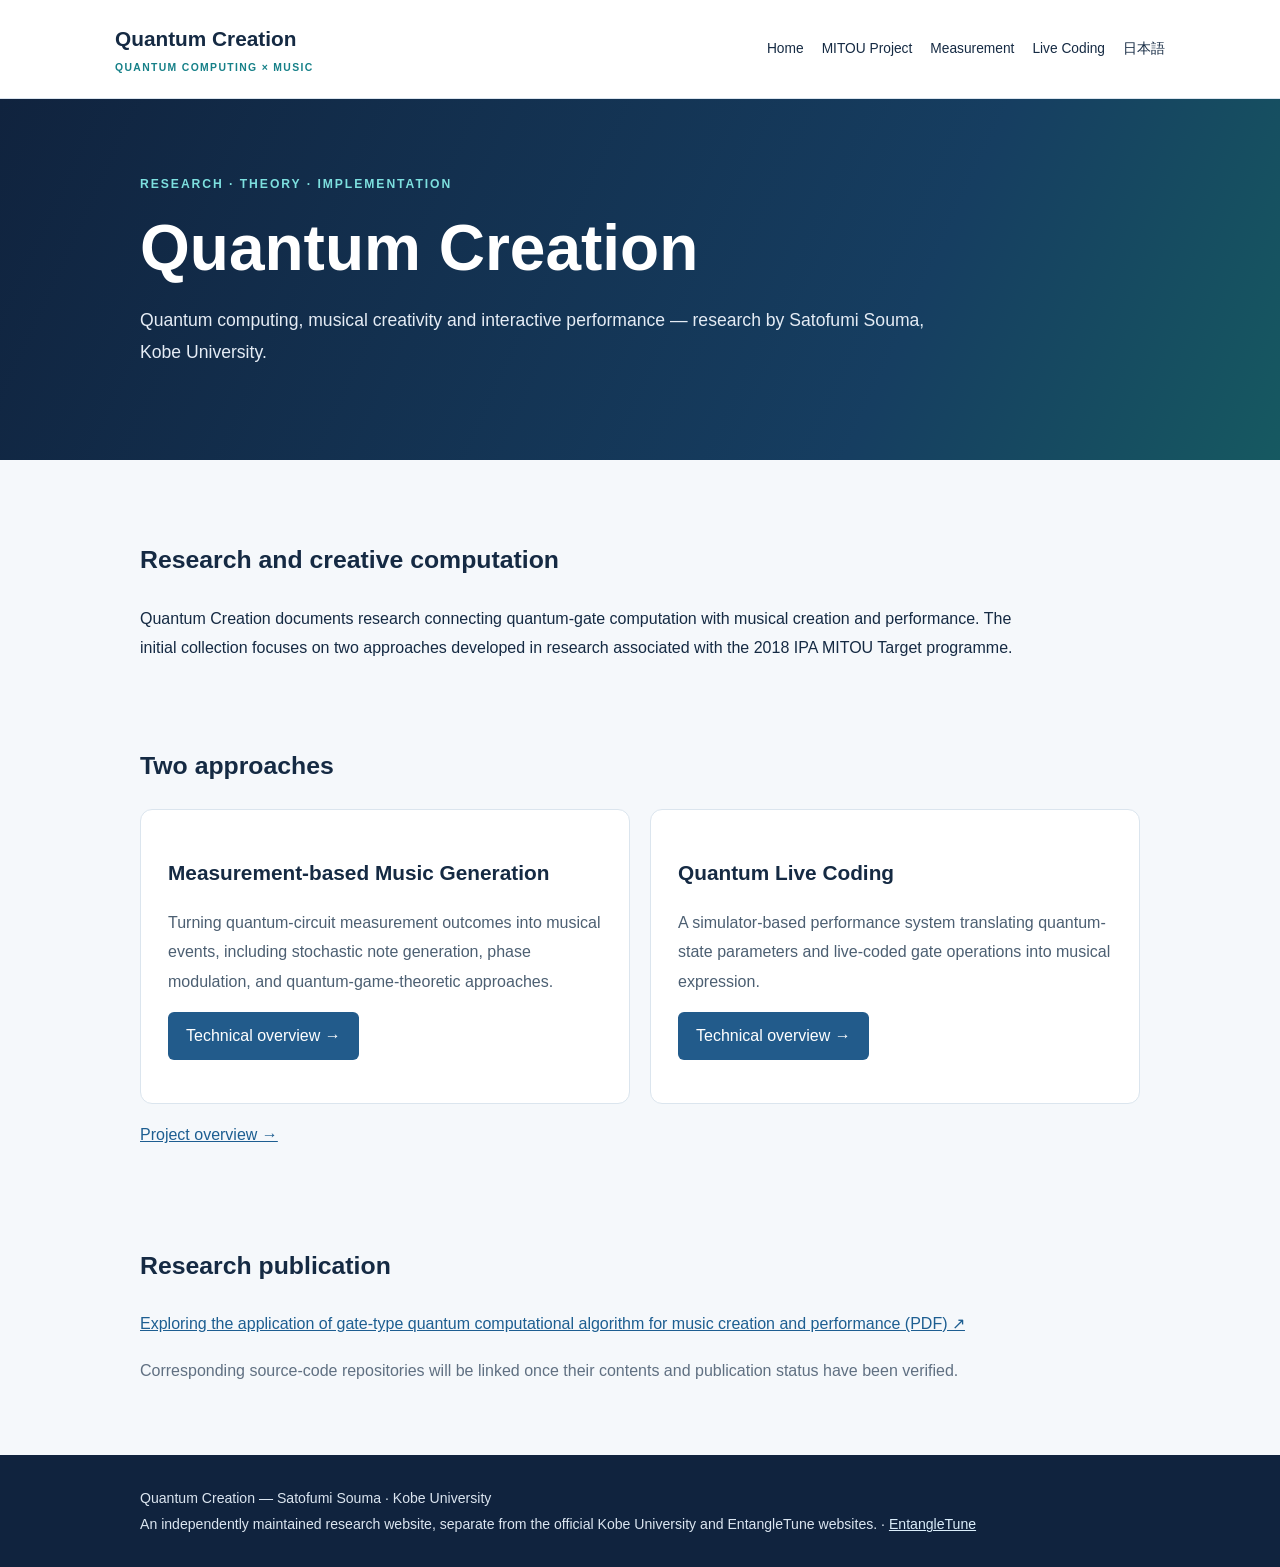
==== index.html @ f247ab24 "Publish bilingual Quantum Creation site: index.html" ====
<!DOCTYPE html><html lang="en"><head><meta charset="UTF-8"><meta name="viewport" content="width=device-width,initial-scale=1"><meta name="description" content="Quantum computing, musical creativity and interactive performance — research by Satofumi Souma, Kobe University."><title>Quantum Creation | Quantum Creation</title><link rel="stylesheet" href="/styles.css"></head><body><header><div class="container bar"><a class="brand" href="/">Quantum Creation<small>Quantum Computing × Music</small></a><nav aria-label="Main navigation"><a href="/">Home</a><a href="/research/mitou/">MITOU Project</a><a href="/research/mitou/measurement/">Measurement</a><a href="/research/mitou/live-coding/">Live Coding</a><a href="/ja/">日本語</a></nav></div></header><div class="hero"><div class="container"><div class="eyebrow">Research · Theory · Implementation</div><h1>Quantum Creation</h1><p>Quantum computing, musical creativity and interactive performance — research by Satofumi Souma, Kobe University.</p></div></div><main class="container"><section class="section article"><h2>Research and creative computation</h2><p>Quantum Creation documents research connecting quantum-gate computation with musical creation and performance. The initial collection focuses on two approaches developed in research associated with the 2018 IPA MITOU Target programme.</p></section><section class="section"><h2>Two approaches</h2><div class="grid"><article class="card"><h3>Measurement-based Music Generation</h3><p>Turning quantum-circuit measurement outcomes into musical events, including stochastic note generation, phase modulation, and quantum-game-theoretic approaches.</p><p><a class="button" href="/research/mitou/measurement/">Technical overview →</a></p></article><article class="card"><h3>Quantum Live Coding</h3><p>A simulator-based performance system translating quantum-state parameters and live-coded gate operations into musical expression.</p><p><a class="button" href="/research/mitou/live-coding/">Technical overview →</a></p></article></div><p><a href="/research/mitou/">Project overview →</a></p></section><section class="section article"><h2>Research publication</h2><p><a href="https://www.research.kobe-u.ac.jp/eng-nanoelectronics/files/Souma2022_QCmusic_AAM.pdf">Exploring the application of gate-type quantum computational algorithm for music creation and performance (PDF) ↗</a></p><p class="subtle">Corresponding source-code repositories will be linked once their contents and publication status have been verified.</p></section></main><footer class="footer"><div class="container">Quantum Creation — Satofumi Souma · Kobe University<br>An independently maintained research website, separate from the official Kobe University and EntangleTune websites. · <a href="https://www.entangletune.jp/">EntangleTune</a></div></footer></body></html>
---- styles.css ----
*{box-sizing:border-box}body{margin:0;background:#f5f8fb;color:#152a43;font:16px/1.85 -apple-system,BlinkMacSystemFont,"Noto Sans JP","Hiragino Kaku Gothic ProN",Meiryo,sans-serif}a{color:#1d5e91}.container{max-width:1050px;margin:auto;padding:0 25px}header{background:#fff;border-bottom:1px solid #dae4ee}.bar{display:flex;justify-content:space-between;align-items:center;flex-wrap:wrap;gap:15px;padding:20px 0}.brand{font-size:1.3rem;font-weight:750;text-decoration:none;color:#152a43}.brand small{display:block;font-size:.65rem;letter-spacing:.13em;color:#168088;text-transform:uppercase}nav{display:flex;flex-wrap:wrap;gap:8px 18px;font-size:.86rem}nav a{text-decoration:none;color:#152a43}.hero{background:linear-gradient(115deg,#10233e,#163e61 70%,#165961);color:#fff;padding:74px 0}.hero h1{font-size:clamp(2.2rem,5vw,4rem);line-height:1.17;margin:16px 0}.hero p{max-width:800px;font-size:1.1rem;color:#e5ecf5}.eyebrow{letter-spacing:.16em;text-transform:uppercase;color:#7de0df;font-size:.76rem;font-weight:700}.section{padding-top:42px}.section h2{font-size:1.55rem}.grid{display:grid;grid-template-columns:repeat(2,minmax(0,1fr));gap:20px}.card{background:#fff;border:1px solid #dbe5ee;border-radius:12px;padding:27px}.card h3{font-size:1.3rem;line-height:1.4}.card p{color:#4c5f72}.tag{font-size:.76rem;text-transform:uppercase;letter-spacing:.1em;font-weight:700;color:#137d86}.button{display:inline-block;padding:9px 18px;background:#225b8b;color:#fff;text-decoration:none;border-radius:6px}.article{max-width:880px}.article h2{margin-top:35px}.article p{margin:17px 0}.notice{background:#e7f0f4;border-left:4px solid #168088;padding:18px 22px;margin:25px 0}.footer{background:#10233e;color:#dbe5f0;padding:30px 0;margin-top:70px;font-size:.88rem}.footer a{color:#dbeefb}.subtle{color:#607082}@media(max-width:700px){.grid{grid-template-columns:1fr}.hero{padding:50px 0}.container{padding:0 20px}}
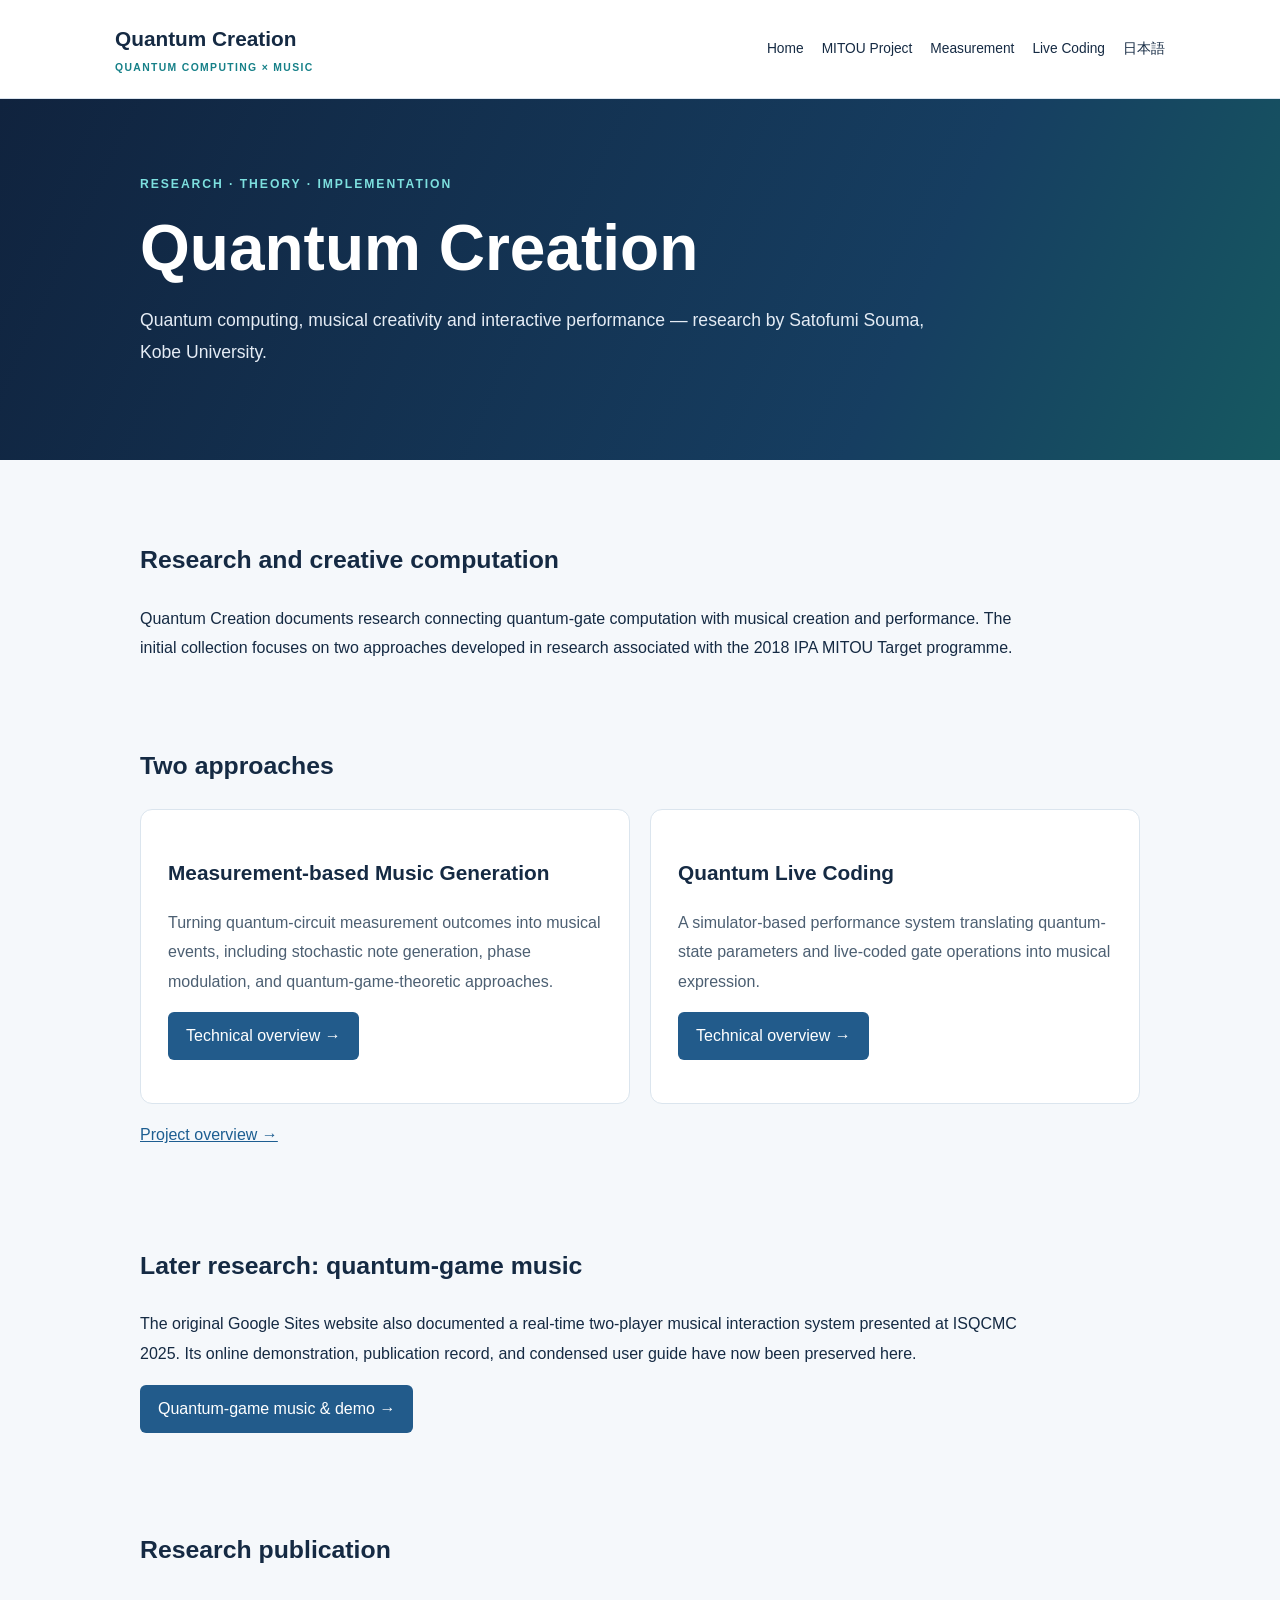
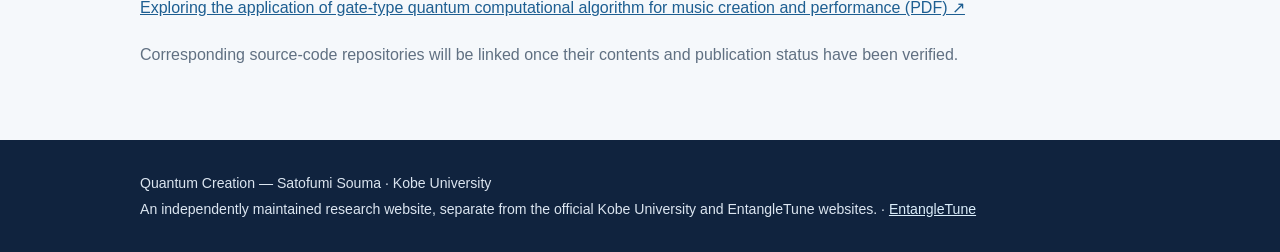
==== commit cbc2070c: "Link migrated quantum-game pages and support archived images" ====
--- a/index.html
+++ b/index.html
@@ -1 +1 @@
-<!DOCTYPE html><html lang="en"><head><meta charset="UTF-8"><meta name="viewport" content="width=device-width,initial-scale=1"><meta name="description" content="Quantum computing, musical creativity and interactive performance — research by Satofumi Souma, Kobe University."><title>Quantum Creation | Quantum Creation</title><link rel="stylesheet" href="/styles.css"></head><body><header><div class="container bar"><a class="brand" href="/">Quantum Creation<small>Quantum Computing × Music</small></a><nav aria-label="Main navigation"><a href="/">Home</a><a href="/research/mitou/">MITOU Project</a><a href="/research/mitou/measurement/">Measurement</a><a href="/research/mitou/live-coding/">Live Coding</a><a href="/ja/">日本語</a></nav></div></header><div class="hero"><div class="container"><div class="eyebrow">Research · Theory · Implementation</div><h1>Quantum Creation</h1><p>Quantum computing, musical creativity and interactive performance — research by Satofumi Souma, Kobe University.</p></div></div><main class="container"><section class="section article"><h2>Research and creative computation</h2><p>Quantum Creation documents research connecting quantum-gate computation with musical creation and performance. The initial collection focuses on two approaches developed in research associated with the 2018 IPA MITOU Target programme.</p></section><section class="section"><h2>Two approaches</h2><div class="grid"><article class="card"><h3>Measurement-based Music Generation</h3><p>Turning quantum-circuit measurement outcomes into musical events, including stochastic note generation, phase modulation, and quantum-game-theoretic approaches.</p><p><a class="button" href="/research/mitou/measurement/">Technical overview →</a></p></article><article class="card"><h3>Quantum Live Coding</h3><p>A simulator-based performance system translating quantum-state parameters and live-coded gate operations into musical expression.</p><p><a class="button" href="/research/mitou/live-coding/">Technical overview →</a></p></article></div><p><a href="/research/mitou/">Project overview →</a></p></section><section class="section article"><h2>Research publication</h2><p><a href="https://www.research.kobe-u.ac.jp/eng-nanoelectronics/files/Souma2022_QCmusic_AAM.pdf">Exploring the application of gate-type quantum computational algorithm for music creation and performance (PDF) ↗</a></p><p class="subtle">Corresponding source-code repositories will be linked once their contents and publication status have been verified.</p></section></main><footer class="footer"><div class="container">Quantum Creation — Satofumi Souma · Kobe University<br>An independently maintained research website, separate from the official Kobe University and EntangleTune websites. · <a href="https://www.entangletune.jp/">EntangleTune</a></div></footer></body></html>+<!DOCTYPE html><html lang="en"><head><meta charset="UTF-8"><meta name="viewport" content="width=device-width,initial-scale=1"><meta name="description" content="Quantum computing, musical creativity and interactive performance — research by Satofumi Souma, Kobe University."><title>Quantum Creation | Quantum Creation</title><link rel="stylesheet" href="/styles.css"></head><body><header><div class="container bar"><a class="brand" href="/">Quantum Creation<small>Quantum Computing × Music</small></a><nav aria-label="Main navigation"><a href="/">Home</a><a href="/research/mitou/">MITOU Project</a><a href="/research/mitou/measurement/">Measurement</a><a href="/research/mitou/live-coding/">Live Coding</a><a href="/ja/">日本語</a></nav></div></header><div class="hero"><div class="container"><div class="eyebrow">Research · Theory · Implementation</div><h1>Quantum Creation</h1><p>Quantum computing, musical creativity and interactive performance — research by Satofumi Souma, Kobe University.</p></div></div><main class="container"><section class="section article"><h2>Research and creative computation</h2><p>Quantum Creation documents research connecting quantum-gate computation with musical creation and performance. The initial collection focuses on two approaches developed in research associated with the 2018 IPA MITOU Target programme.</p></section><section class="section"><h2>Two approaches</h2><div class="grid"><article class="card"><h3>Measurement-based Music Generation</h3><p>Turning quantum-circuit measurement outcomes into musical events, including stochastic note generation, phase modulation, and quantum-game-theoretic approaches.</p><p><a class="button" href="/research/mitou/measurement/">Technical overview →</a></p></article><article class="card"><h3>Quantum Live Coding</h3><p>A simulator-based performance system translating quantum-state parameters and live-coded gate operations into musical expression.</p><p><a class="button" href="/research/mitou/live-coding/">Technical overview →</a></p></article></div><p><a href="/research/mitou/">Project overview →</a></p></section><section class="section article"><h2>Later research: quantum-game music</h2><p>The original Google Sites website also documented a real-time two-player musical interaction system presented at ISQCMC 2025. Its online demonstration, publication record, and condensed user guide have now been preserved here.</p><p><a class="button" href="/research/quantum-game/">Quantum-game music &amp; demo →</a></p></section><section class="section article"><h2>Research publication</h2><p><a href="https://www.research.kobe-u.ac.jp/eng-nanoelectronics/files/Souma2022_QCmusic_AAM.pdf">Exploring the application of gate-type quantum computational algorithm for music creation and performance (PDF) ↗</a></p><p class="subtle">Corresponding source-code repositories will be linked once their contents and publication status have been verified.</p></section></main><footer class="footer"><div class="container">Quantum Creation — Satofumi Souma · Kobe University<br>An independently maintained research website, separate from the official Kobe University and EntangleTune websites. · <a href="https://www.entangletune.jp/">EntangleTune</a></div></footer></body></html>
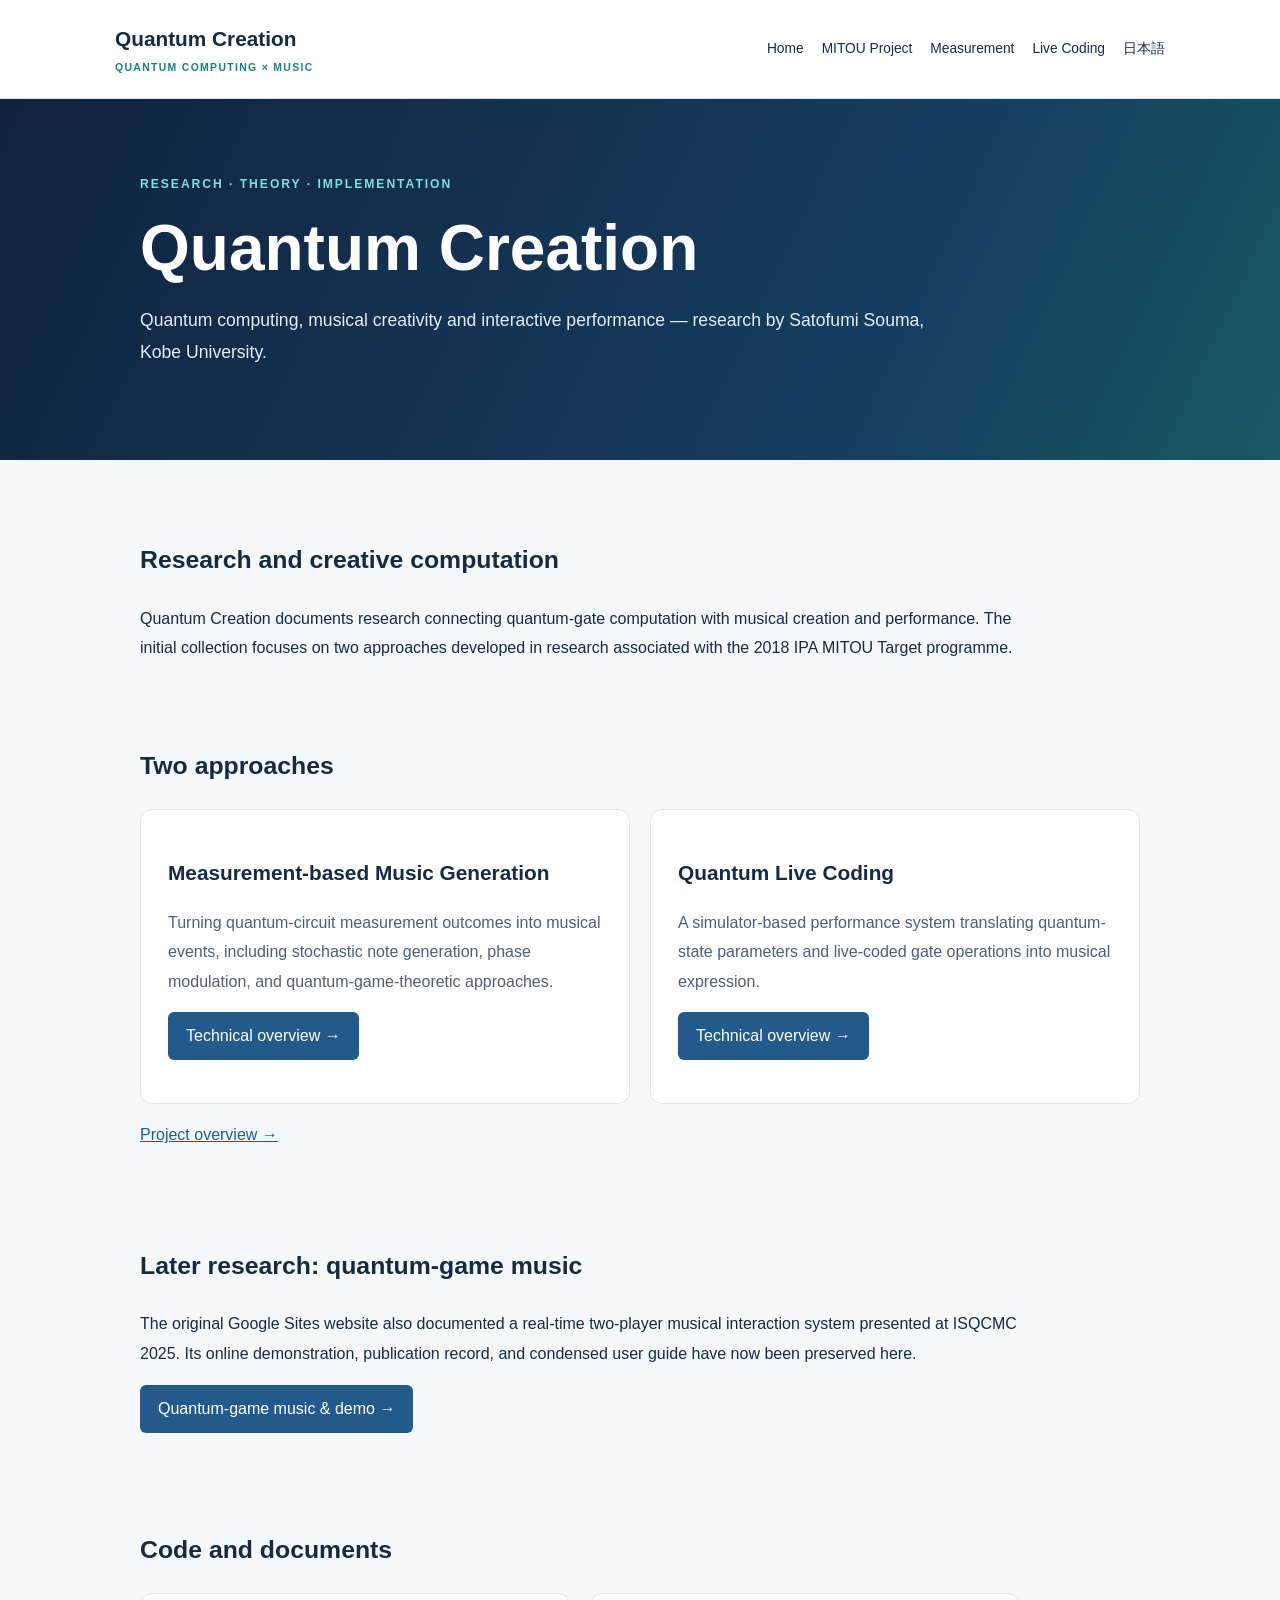
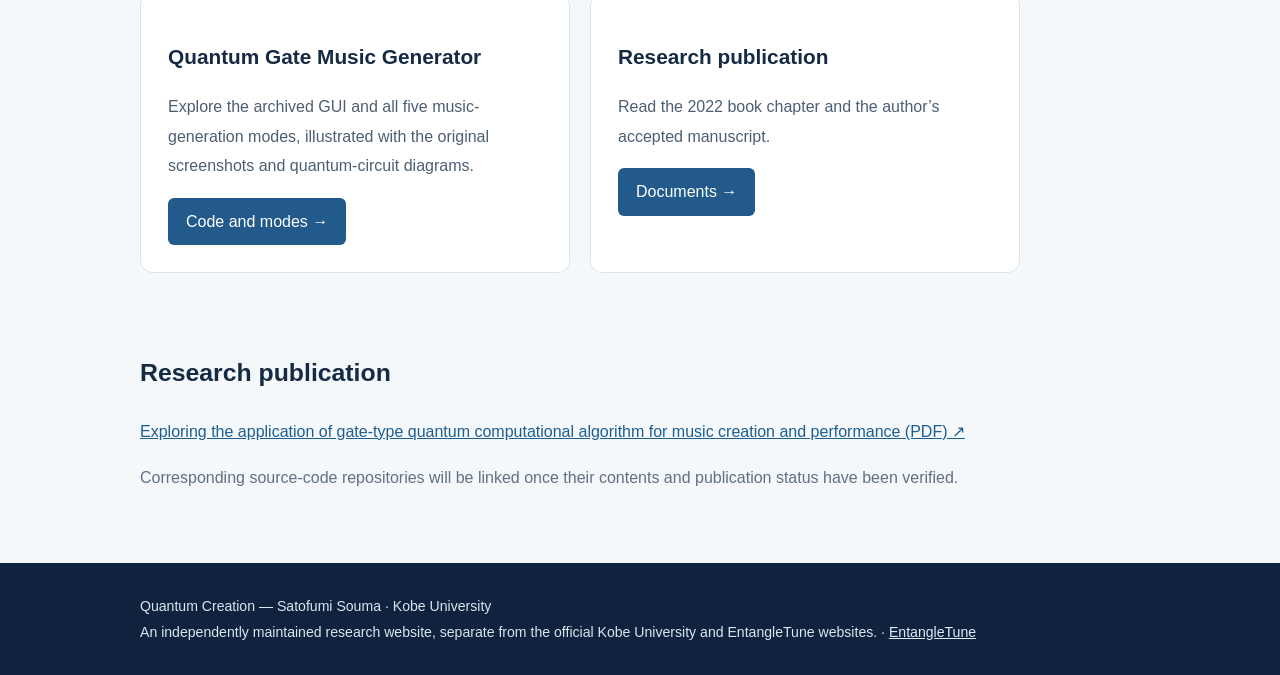
==== commit fc982425: "Link recovered Code and Documents pages across research site" ====
--- a/index.html
+++ b/index.html
@@ -1 +1 @@
-<!DOCTYPE html><html lang="en"><head><meta charset="UTF-8"><meta name="viewport" content="width=device-width,initial-scale=1"><meta name="description" content="Quantum computing, musical creativity and interactive performance — research by Satofumi Souma, Kobe University."><title>Quantum Creation | Quantum Creation</title><link rel="stylesheet" href="/styles.css"></head><body><header><div class="container bar"><a class="brand" href="/">Quantum Creation<small>Quantum Computing × Music</small></a><nav aria-label="Main navigation"><a href="/">Home</a><a href="/research/mitou/">MITOU Project</a><a href="/research/mitou/measurement/">Measurement</a><a href="/research/mitou/live-coding/">Live Coding</a><a href="/ja/">日本語</a></nav></div></header><div class="hero"><div class="container"><div class="eyebrow">Research · Theory · Implementation</div><h1>Quantum Creation</h1><p>Quantum computing, musical creativity and interactive performance — research by Satofumi Souma, Kobe University.</p></div></div><main class="container"><section class="section article"><h2>Research and creative computation</h2><p>Quantum Creation documents research connecting quantum-gate computation with musical creation and performance. The initial collection focuses on two approaches developed in research associated with the 2018 IPA MITOU Target programme.</p></section><section class="section"><h2>Two approaches</h2><div class="grid"><article class="card"><h3>Measurement-based Music Generation</h3><p>Turning quantum-circuit measurement outcomes into musical events, including stochastic note generation, phase modulation, and quantum-game-theoretic approaches.</p><p><a class="button" href="/research/mitou/measurement/">Technical overview →</a></p></article><article class="card"><h3>Quantum Live Coding</h3><p>A simulator-based performance system translating quantum-state parameters and live-coded gate operations into musical expression.</p><p><a class="button" href="/research/mitou/live-coding/">Technical overview →</a></p></article></div><p><a href="/research/mitou/">Project overview →</a></p></section><section class="section article"><h2>Later research: quantum-game music</h2><p>The original Google Sites website also documented a real-time two-player musical interaction system presented at ISQCMC 2025. Its online demonstration, publication record, and condensed user guide have now been preserved here.</p><p><a class="button" href="/research/quantum-game/">Quantum-game music &amp; demo →</a></p></section><section class="section article"><h2>Research publication</h2><p><a href="https://www.research.kobe-u.ac.jp/eng-nanoelectronics/files/Souma2022_QCmusic_AAM.pdf">Exploring the application of gate-type quantum computational algorithm for music creation and performance (PDF) ↗</a></p><p class="subtle">Corresponding source-code repositories will be linked once their contents and publication status have been verified.</p></section></main><footer class="footer"><div class="container">Quantum Creation — Satofumi Souma · Kobe University<br>An independently maintained research website, separate from the official Kobe University and EntangleTune websites. · <a href="https://www.entangletune.jp/">EntangleTune</a></div></footer></body></html>+<!DOCTYPE html><html lang="en"><head><meta charset="UTF-8"><meta name="viewport" content="width=device-width,initial-scale=1"><meta name="description" content="Quantum computing, musical creativity and interactive performance — research by Satofumi Souma, Kobe University."><title>Quantum Creation | Quantum Creation</title><link rel="stylesheet" href="/styles.css"></head><body><header><div class="container bar"><a class="brand" href="/">Quantum Creation<small>Quantum Computing × Music</small></a><nav aria-label="Main navigation"><a href="/">Home</a><a href="/research/mitou/">MITOU Project</a><a href="/research/mitou/measurement/">Measurement</a><a href="/research/mitou/live-coding/">Live Coding</a><a href="/ja/">日本語</a></nav></div></header><div class="hero"><div class="container"><div class="eyebrow">Research · Theory · Implementation</div><h1>Quantum Creation</h1><p>Quantum computing, musical creativity and interactive performance — research by Satofumi Souma, Kobe University.</p></div></div><main class="container"><section class="section article"><h2>Research and creative computation</h2><p>Quantum Creation documents research connecting quantum-gate computation with musical creation and performance. The initial collection focuses on two approaches developed in research associated with the 2018 IPA MITOU Target programme.</p></section><section class="section"><h2>Two approaches</h2><div class="grid"><article class="card"><h3>Measurement-based Music Generation</h3><p>Turning quantum-circuit measurement outcomes into musical events, including stochastic note generation, phase modulation, and quantum-game-theoretic approaches.</p><p><a class="button" href="/research/mitou/measurement/">Technical overview →</a></p></article><article class="card"><h3>Quantum Live Coding</h3><p>A simulator-based performance system translating quantum-state parameters and live-coded gate operations into musical expression.</p><p><a class="button" href="/research/mitou/live-coding/">Technical overview →</a></p></article></div><p><a href="/research/mitou/">Project overview →</a></p></section><section class="section article"><h2>Later research: quantum-game music</h2><p>The original Google Sites website also documented a real-time two-player musical interaction system presented at ISQCMC 2025. Its online demonstration, publication record, and condensed user guide have now been preserved here.</p><p><a class="button" href="/research/quantum-game/">Quantum-game music &amp; demo →</a></p></section><section class="section article"><h2>Code and documents</h2><div class="grid"><article class="card"><h3>Quantum Gate Music Generator</h3><p>Explore the archived GUI and all five music-generation modes, illustrated with the original screenshots and quantum-circuit diagrams.</p><a class="button" href="/code/">Code and modes →</a></article><article class="card"><h3>Research publication</h3><p>Read the 2022 book chapter and the author’s accepted manuscript.</p><a class="button" href="/documents/">Documents →</a></article></div></section><section class="section article"><h2>Research publication</h2><p><a href="https://www.research.kobe-u.ac.jp/eng-nanoelectronics/files/Souma2022_QCmusic_AAM.pdf">Exploring the application of gate-type quantum computational algorithm for music creation and performance (PDF) ↗</a></p><p class="subtle">Corresponding source-code repositories will be linked once their contents and publication status have been verified.</p></section></main><footer class="footer"><div class="container">Quantum Creation — Satofumi Souma · Kobe University<br>An independently maintained research website, separate from the official Kobe University and EntangleTune websites. · <a href="https://www.entangletune.jp/">EntangleTune</a></div></footer></body></html>
--- a/styles.css
+++ b/styles.css
@@ -1 +1 @@
-*{box-sizing:border-box}body{margin:0;background:#f5f8fb;color:#152a43;font:16px/1.85 -apple-system,BlinkMacSystemFont,"Noto Sans JP","Hiragino Kaku Gothic ProN",Meiryo,sans-serif}a{color:#1d5e91}.container{max-width:1050px;margin:auto;padding:0 25px}header{background:#fff;border-bottom:1px solid #dae4ee}.bar{display:flex;justify-content:space-between;align-items:center;flex-wrap:wrap;gap:15px;padding:20px 0}.brand{font-size:1.3rem;font-weight:750;text-decoration:none;color:#152a43}.brand small{display:block;font-size:.65rem;letter-spacing:.13em;color:#168088;text-transform:uppercase}nav{display:flex;flex-wrap:wrap;gap:8px 18px;font-size:.86rem}nav a{text-decoration:none;color:#152a43}.hero{background:linear-gradient(115deg,#10233e,#163e61 70%,#165961);color:#fff;padding:74px 0}.hero h1{font-size:clamp(2.2rem,5vw,4rem);line-height:1.17;margin:16px 0}.hero p{max-width:800px;font-size:1.1rem;color:#e5ecf5}.eyebrow{letter-spacing:.16em;text-transform:uppercase;color:#7de0df;font-size:.76rem;font-weight:700}.section{padding-top:42px}.section h2{font-size:1.55rem}.grid{display:grid;grid-template-columns:repeat(2,minmax(0,1fr));gap:20px}.card{background:#fff;border:1px solid #dbe5ee;border-radius:12px;padding:27px}.card h3{font-size:1.3rem;line-height:1.4}.card p{color:#4c5f72}.tag{font-size:.76rem;text-transform:uppercase;letter-spacing:.1em;font-weight:700;color:#137d86}.button{display:inline-block;padding:9px 18px;background:#225b8b;color:#fff;text-decoration:none;border-radius:6px}.article{max-width:880px}.article h2{margin-top:35px}.article p{margin:17px 0}.notice{background:#e7f0f4;border-left:4px solid #168088;padding:18px 22px;margin:25px 0}.footer{background:#10233e;color:#dbe5f0;padding:30px 0;margin-top:70px;font-size:.88rem}.footer a{color:#dbeefb}.subtle{color:#607082}@media(max-width:700px){.grid{grid-template-columns:1fr}.hero{padding:50px 0}.container{padding:0 20px}}+*{box-sizing:border-box}body{margin:0;background:#f5f8fb;color:#152a43;font:16px/1.85 -apple-system,BlinkMacSystemFont,"Noto Sans JP","Hiragino Kaku Gothic ProN",Meiryo,sans-serif}a{color:#1d5e91}.container{max-width:1050px;margin:auto;padding:0 25px}header{background:#fff;border-bottom:1px solid #dae4ee}.bar{display:flex;justify-content:space-between;align-items:center;flex-wrap:wrap;gap:15px;padding:20px 0}.brand{font-size:1.3rem;font-weight:750;text-decoration:none;color:#152a43}.brand small{display:block;font-size:.65rem;letter-spacing:.13em;color:#168088;text-transform:uppercase}nav{display:flex;flex-wrap:wrap;gap:8px 18px;font-size:.86rem}nav a{text-decoration:none;color:#152a43}.hero{background:linear-gradient(115deg,#10233e,#163e61 70%,#165961);color:#fff;padding:74px 0}.hero h1{font-size:clamp(2.2rem,5vw,4rem);line-height:1.17;margin:16px 0}.hero p{max-width:800px;font-size:1.1rem;color:#e5ecf5}.eyebrow{letter-spacing:.16em;text-transform:uppercase;color:#7de0df;font-size:.76rem;font-weight:700}.section{padding-top:42px}.section h2{font-size:1.55rem}.grid{display:grid;grid-template-columns:repeat(2,minmax(0,1fr));gap:20px}.card{background:#fff;border:1px solid #dbe5ee;border-radius:12px;padding:27px}.card h3{font-size:1.3rem;line-height:1.4}.card p{color:#4c5f72}.tag{font-size:.76rem;text-transform:uppercase;letter-spacing:.1em;font-weight:700;color:#137d86}.button{display:inline-block;padding:9px 18px;background:#225b8b;color:#fff;text-decoration:none;border-radius:6px}.article{max-width:880px}.article h2{margin-top:35px}.article p{margin:17px 0}.notice{background:#e7f0f4;border-left:4px solid #168088;padding:18px 22px;margin:25px 0}.footer{background:#10233e;color:#dbe5f0;padding:30px 0;margin-top:70px;font-size:.88rem}.footer a{color:#dbeefb}.subtle{color:#607082}.research-image{max-width:100%;height:auto;display:block;margin:auto}figure.card{margin:0}figcaption{font-size:.8rem;margin-top:12px;line-height:1.5}ol{padding-left:1.6em}@media(max-width:700px){.grid{grid-template-columns:1fr}.hero{padding:50px 0}.container{padding:0 20px}}.figure-gallery{display:grid;grid-template-columns:1fr;gap:22px;margin:24px 0 36px}.research-figure{background:#fff;border:1px solid #dbe5ee;border-radius:12px;margin:0;padding:20px;min-width:0}.research-figure figcaption{font-size:.88rem;color:#4c5f72;margin-top:14px}.research-figure img{width:auto;max-width:100%;max-height:680px;object-fit:contain}.book-cover{max-width:235px;height:auto;display:block;margin:0 auto 22px}.document-layout{display:grid;grid-template-columns:250px minmax(0,1fr);gap:34px;align-items:start}@media(max-width:700px){.document-layout{grid-template-columns:1fr}.research-figure{padding:12px}}
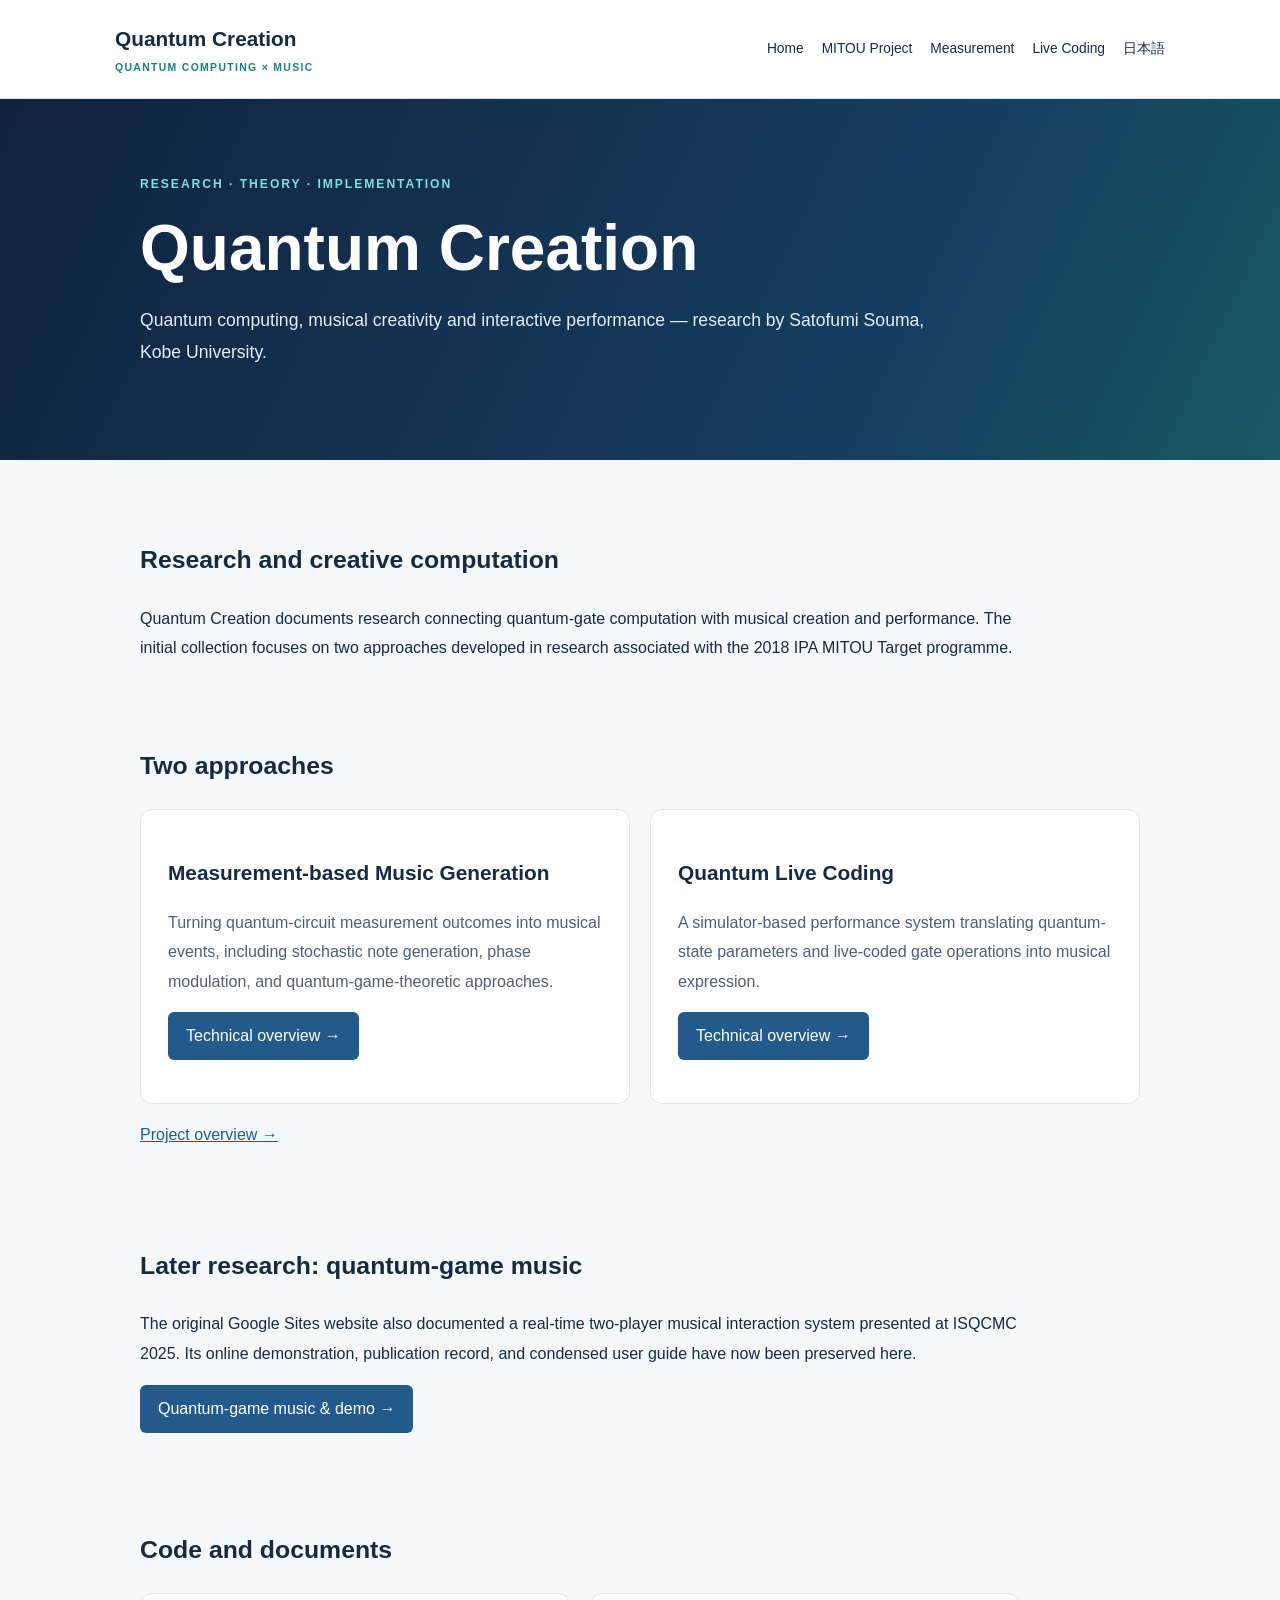
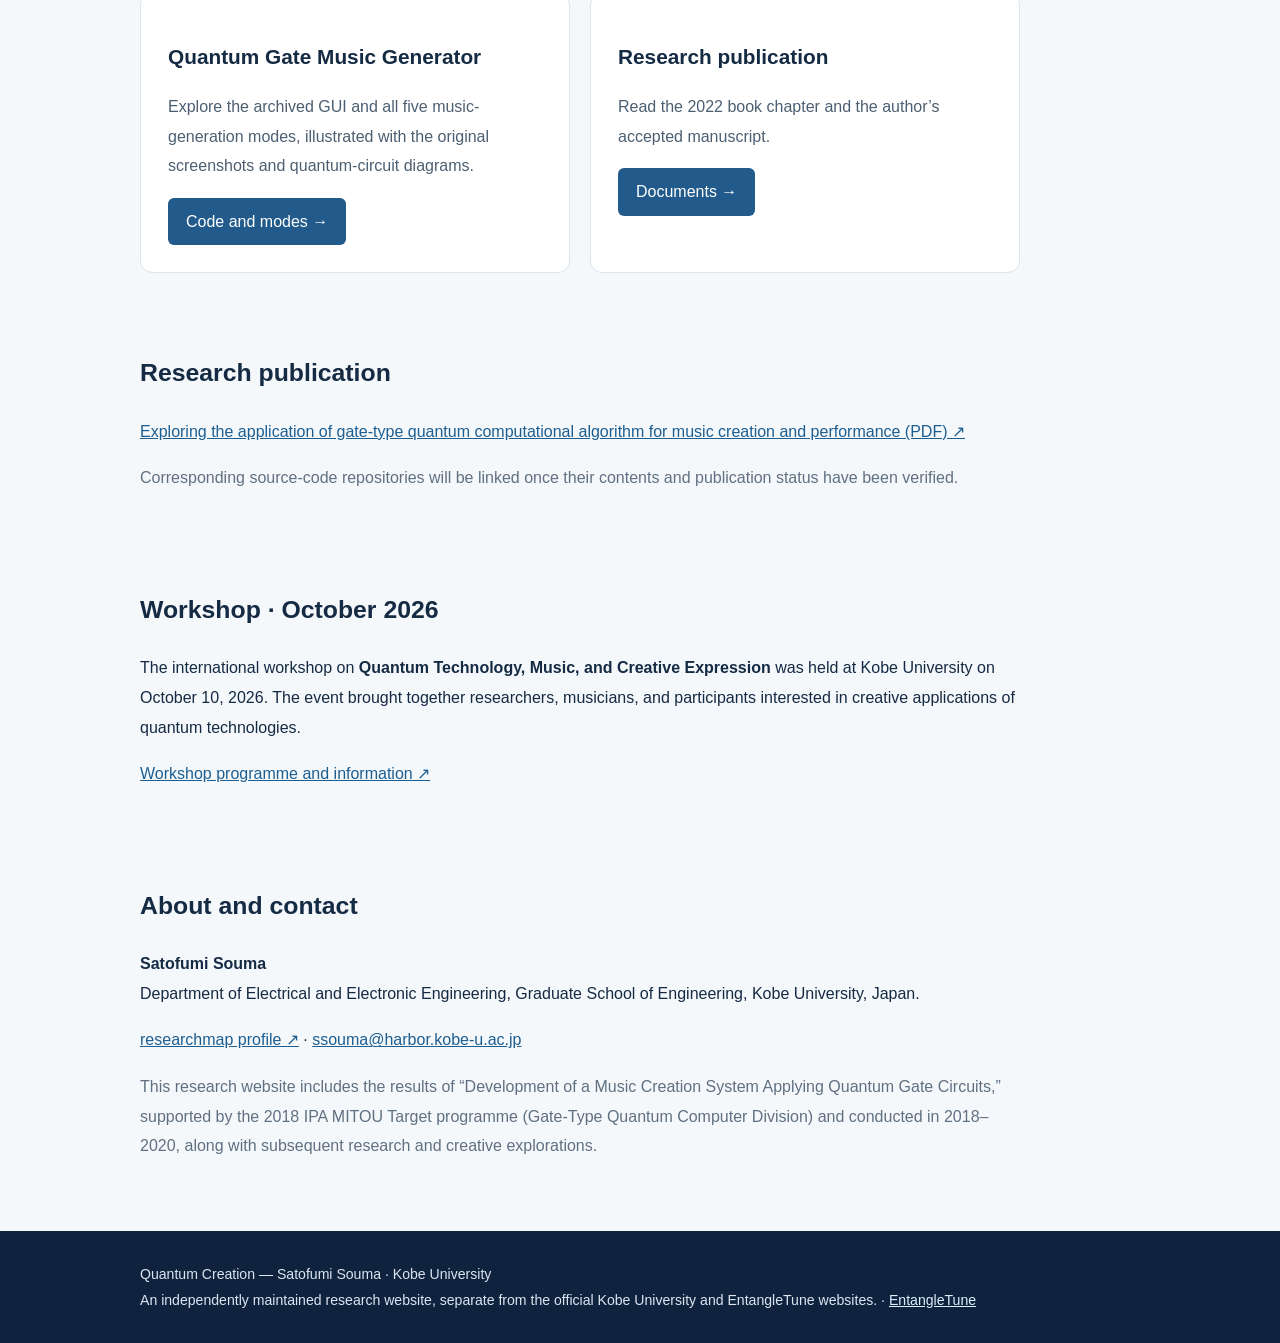
==== commit d01c5b6d: "Restore original-site contact and guide details; archive completed workshop" ====
--- a/index.html
+++ b/index.html
@@ -1 +1 @@
-<!DOCTYPE html><html lang="en"><head><meta charset="UTF-8"><meta name="viewport" content="width=device-width,initial-scale=1"><meta name="description" content="Quantum computing, musical creativity and interactive performance — research by Satofumi Souma, Kobe University."><title>Quantum Creation | Quantum Creation</title><link rel="stylesheet" href="/styles.css"></head><body><header><div class="container bar"><a class="brand" href="/">Quantum Creation<small>Quantum Computing × Music</small></a><nav aria-label="Main navigation"><a href="/">Home</a><a href="/research/mitou/">MITOU Project</a><a href="/research/mitou/measurement/">Measurement</a><a href="/research/mitou/live-coding/">Live Coding</a><a href="/ja/">日本語</a></nav></div></header><div class="hero"><div class="container"><div class="eyebrow">Research · Theory · Implementation</div><h1>Quantum Creation</h1><p>Quantum computing, musical creativity and interactive performance — research by Satofumi Souma, Kobe University.</p></div></div><main class="container"><section class="section article"><h2>Research and creative computation</h2><p>Quantum Creation documents research connecting quantum-gate computation with musical creation and performance. The initial collection focuses on two approaches developed in research associated with the 2018 IPA MITOU Target programme.</p></section><section class="section"><h2>Two approaches</h2><div class="grid"><article class="card"><h3>Measurement-based Music Generation</h3><p>Turning quantum-circuit measurement outcomes into musical events, including stochastic note generation, phase modulation, and quantum-game-theoretic approaches.</p><p><a class="button" href="/research/mitou/measurement/">Technical overview →</a></p></article><article class="card"><h3>Quantum Live Coding</h3><p>A simulator-based performance system translating quantum-state parameters and live-coded gate operations into musical expression.</p><p><a class="button" href="/research/mitou/live-coding/">Technical overview →</a></p></article></div><p><a href="/research/mitou/">Project overview →</a></p></section><section class="section article"><h2>Later research: quantum-game music</h2><p>The original Google Sites website also documented a real-time two-player musical interaction system presented at ISQCMC 2025. Its online demonstration, publication record, and condensed user guide have now been preserved here.</p><p><a class="button" href="/research/quantum-game/">Quantum-game music &amp; demo →</a></p></section><section class="section article"><h2>Code and documents</h2><div class="grid"><article class="card"><h3>Quantum Gate Music Generator</h3><p>Explore the archived GUI and all five music-generation modes, illustrated with the original screenshots and quantum-circuit diagrams.</p><a class="button" href="/code/">Code and modes →</a></article><article class="card"><h3>Research publication</h3><p>Read the 2022 book chapter and the author’s accepted manuscript.</p><a class="button" href="/documents/">Documents →</a></article></div></section><section class="section article"><h2>Research publication</h2><p><a href="https://www.research.kobe-u.ac.jp/eng-nanoelectronics/files/Souma2022_QCmusic_AAM.pdf">Exploring the application of gate-type quantum computational algorithm for music creation and performance (PDF) ↗</a></p><p class="subtle">Corresponding source-code repositories will be linked once their contents and publication status have been verified.</p></section></main><footer class="footer"><div class="container">Quantum Creation — Satofumi Souma · Kobe University<br>An independently maintained research website, separate from the official Kobe University and EntangleTune websites. · <a href="https://www.entangletune.jp/">EntangleTune</a></div></footer></body></html>+<!DOCTYPE html><html lang="en"><head><meta charset="UTF-8"><meta name="viewport" content="width=device-width,initial-scale=1"><meta name="description" content="Quantum computing, musical creativity and interactive performance — research by Satofumi Souma, Kobe University."><title>Quantum Creation | Quantum Creation</title><link rel="stylesheet" href="/styles.css"></head><body><header><div class="container bar"><a class="brand" href="/">Quantum Creation<small>Quantum Computing × Music</small></a><nav aria-label="Main navigation"><a href="/">Home</a><a href="/research/mitou/">MITOU Project</a><a href="/research/mitou/measurement/">Measurement</a><a href="/research/mitou/live-coding/">Live Coding</a><a href="/ja/">日本語</a></nav></div></header><div class="hero"><div class="container"><div class="eyebrow">Research · Theory · Implementation</div><h1>Quantum Creation</h1><p>Quantum computing, musical creativity and interactive performance — research by Satofumi Souma, Kobe University.</p></div></div><main class="container"><section class="section article"><h2>Research and creative computation</h2><p>Quantum Creation documents research connecting quantum-gate computation with musical creation and performance. The initial collection focuses on two approaches developed in research associated with the 2018 IPA MITOU Target programme.</p></section><section class="section"><h2>Two approaches</h2><div class="grid"><article class="card"><h3>Measurement-based Music Generation</h3><p>Turning quantum-circuit measurement outcomes into musical events, including stochastic note generation, phase modulation, and quantum-game-theoretic approaches.</p><p><a class="button" href="/research/mitou/measurement/">Technical overview →</a></p></article><article class="card"><h3>Quantum Live Coding</h3><p>A simulator-based performance system translating quantum-state parameters and live-coded gate operations into musical expression.</p><p><a class="button" href="/research/mitou/live-coding/">Technical overview →</a></p></article></div><p><a href="/research/mitou/">Project overview →</a></p></section><section class="section article"><h2>Later research: quantum-game music</h2><p>The original Google Sites website also documented a real-time two-player musical interaction system presented at ISQCMC 2025. Its online demonstration, publication record, and condensed user guide have now been preserved here.</p><p><a class="button" href="/research/quantum-game/">Quantum-game music &amp; demo →</a></p></section><section class="section article"><h2>Code and documents</h2><div class="grid"><article class="card"><h3>Quantum Gate Music Generator</h3><p>Explore the archived GUI and all five music-generation modes, illustrated with the original screenshots and quantum-circuit diagrams.</p><a class="button" href="/code/">Code and modes →</a></article><article class="card"><h3>Research publication</h3><p>Read the 2022 book chapter and the author’s accepted manuscript.</p><a class="button" href="/documents/">Documents →</a></article></div></section><section class="section article"><h2>Research publication</h2><p><a href="https://www.research.kobe-u.ac.jp/eng-nanoelectronics/files/Souma2022_QCmusic_AAM.pdf">Exploring the application of gate-type quantum computational algorithm for music creation and performance (PDF) ↗</a></p><p class="subtle">Corresponding source-code repositories will be linked once their contents and publication status have been verified.</p></section><section class="section article"><h2>Workshop · October 2026</h2><p>The international workshop on <strong>Quantum Technology, Music, and Creative Expression</strong> was held at Kobe University on October 10, 2026. The event brought together researchers, musicians, and participants interested in creative applications of quantum technologies.</p><p><a href="https://www.research.kobe-u.ac.jp/eng-nanoelectronics/quantum_workshop_2026.html">Workshop programme and information ↗</a></p></section><section class="section article"><h2>About and contact</h2><p><strong>Satofumi Souma</strong><br>Department of Electrical and Electronic Engineering, Graduate School of Engineering, Kobe University, Japan.</p><p><a href="https://researchmap.jp/read0133501?lang=en">researchmap profile ↗</a> · <a href="mailto:ssouma@harbor.kobe-u.ac.jp">ssouma@harbor.kobe-u.ac.jp</a></p><p class="subtle">This research website includes the results of “Development of a Music Creation System Applying Quantum Gate Circuits,” supported by the 2018 IPA MITOU Target programme (Gate-Type Quantum Computer Division) and conducted in 2018–2020, along with subsequent research and creative explorations.</p></section></main><footer class="footer"><div class="container">Quantum Creation — Satofumi Souma · Kobe University<br>An independently maintained research website, separate from the official Kobe University and EntangleTune websites. · <a href="https://www.entangletune.jp/">EntangleTune</a></div></footer></body></html>
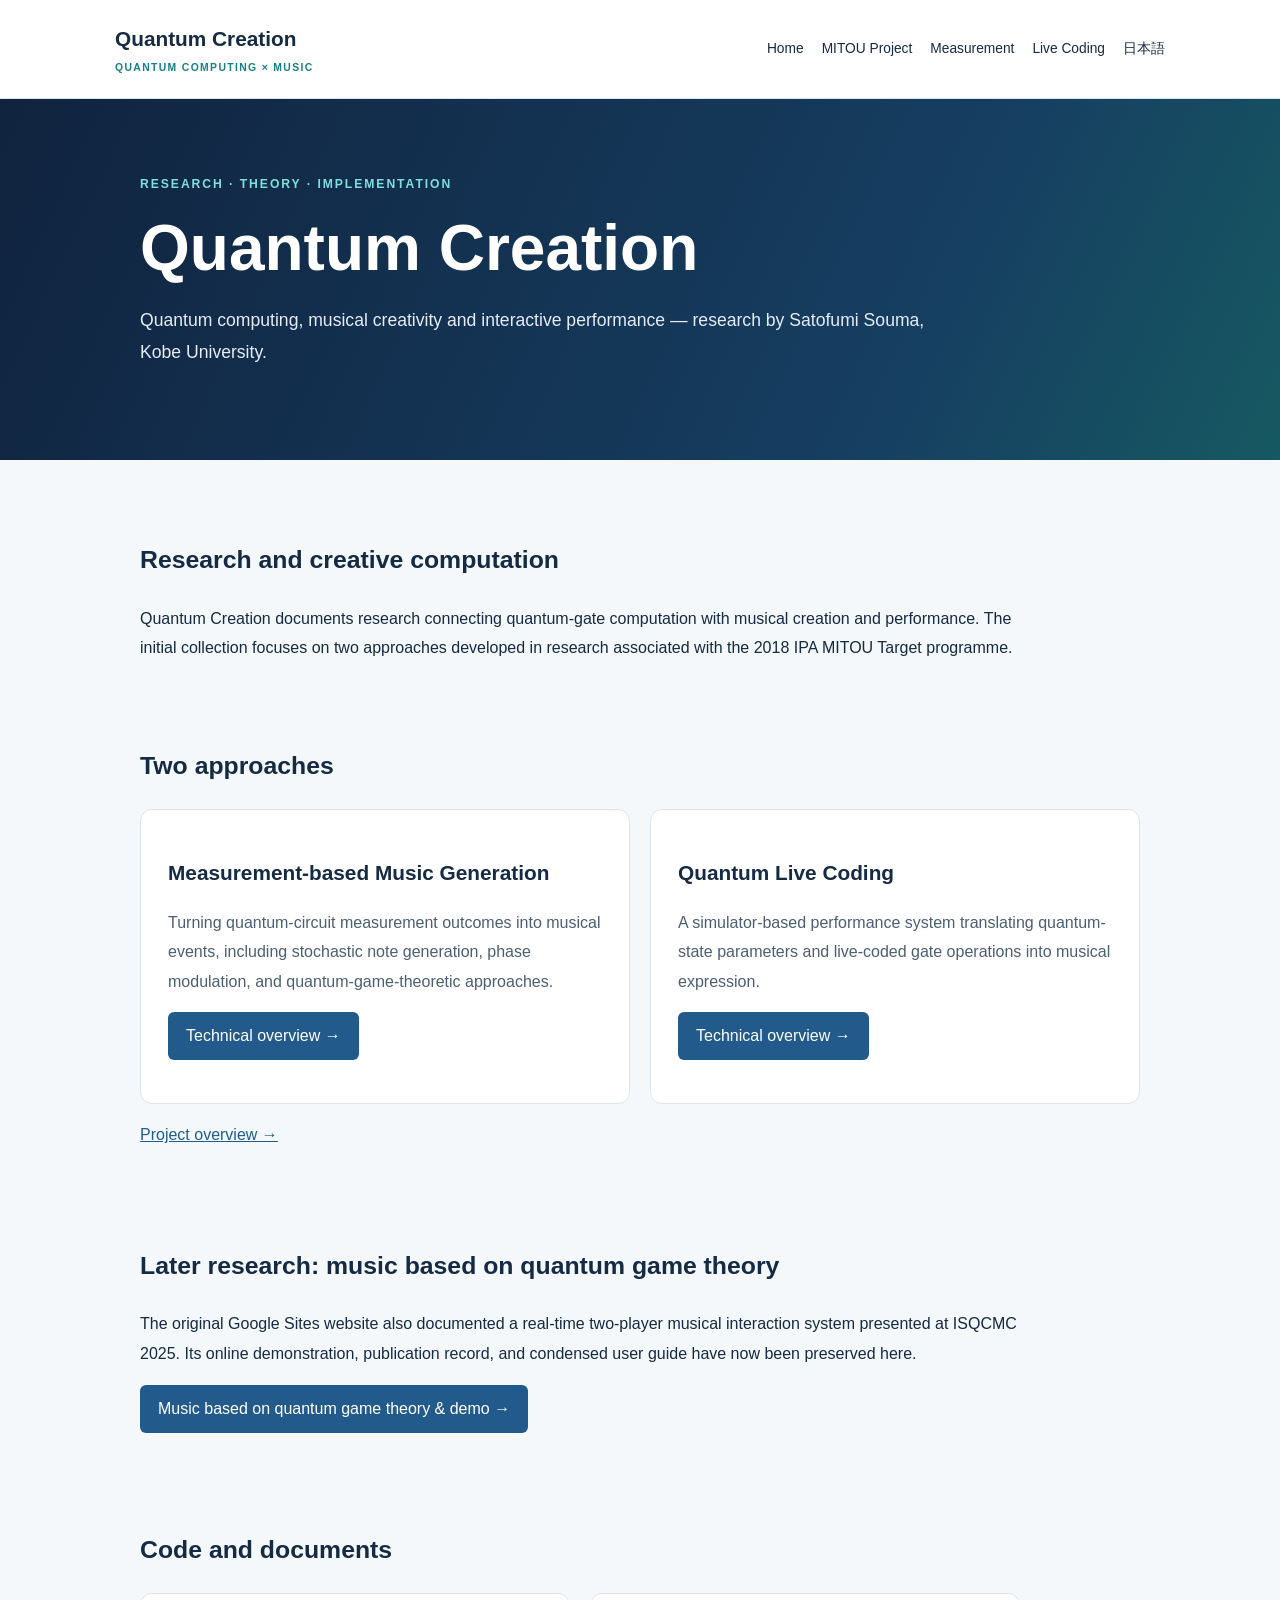
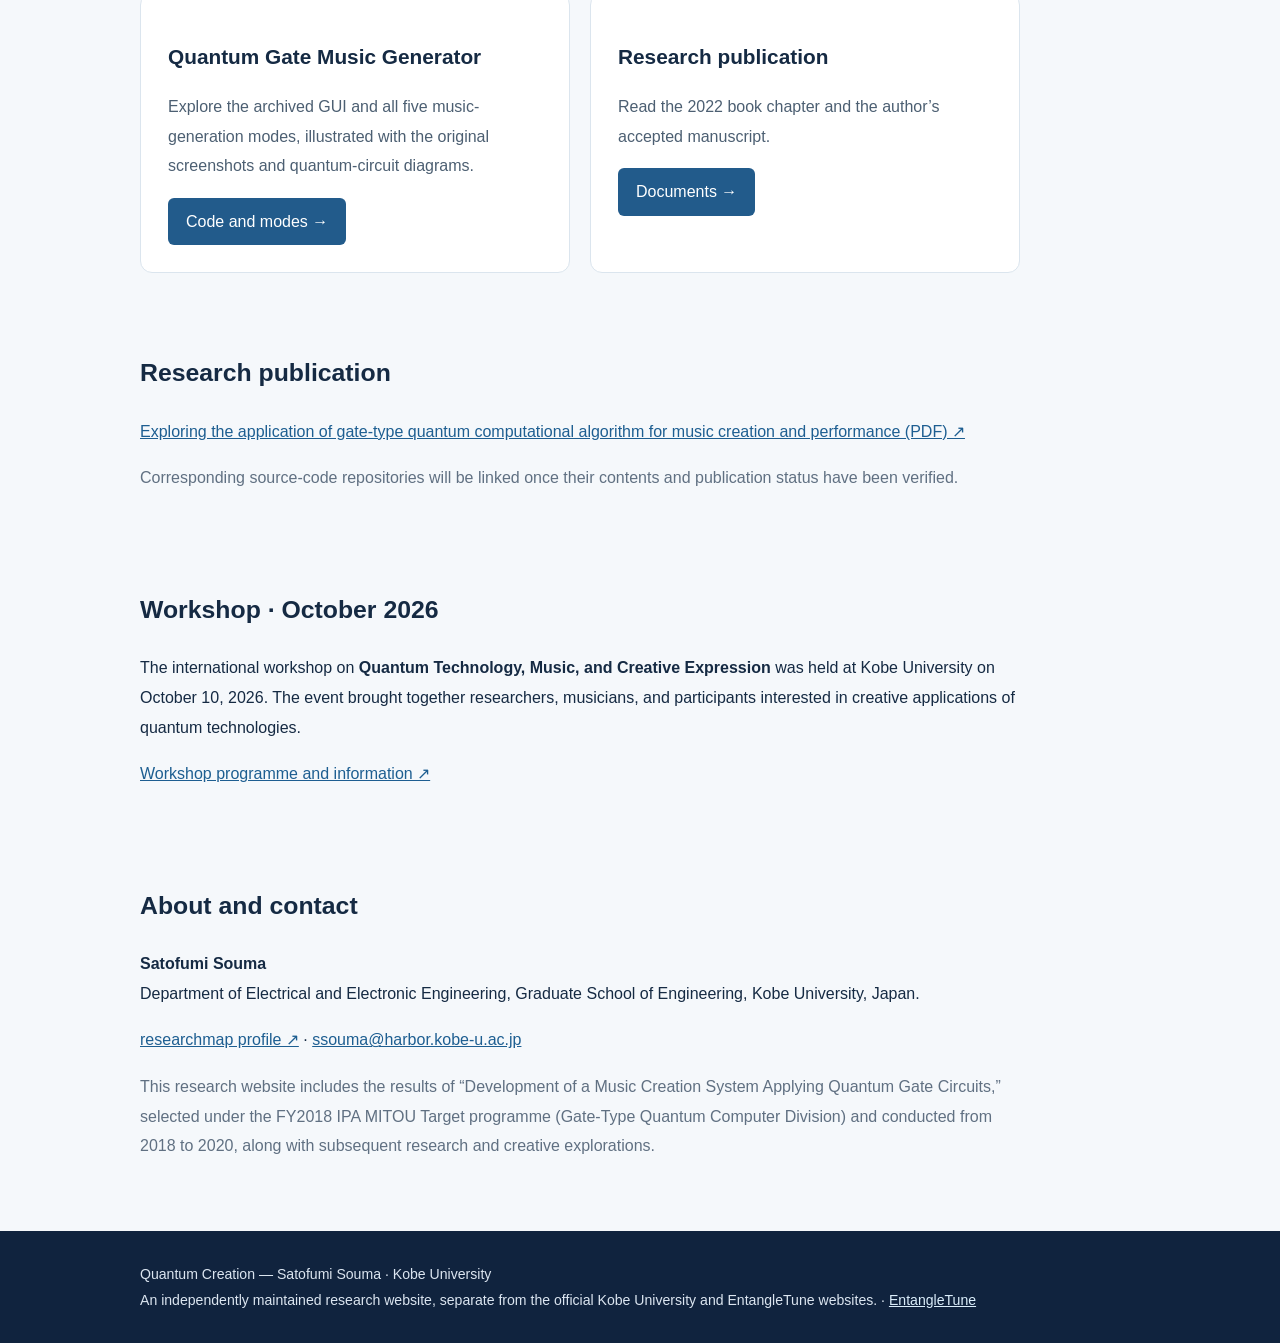
==== commit 06ffeaaf: "Clarify FY2018 MITOU selection and quantum game theory terminology" ====
--- a/index.html
+++ b/index.html
@@ -1 +1 @@
-<!DOCTYPE html><html lang="en"><head><meta charset="UTF-8"><meta name="viewport" content="width=device-width,initial-scale=1"><meta name="description" content="Quantum computing, musical creativity and interactive performance — research by Satofumi Souma, Kobe University."><title>Quantum Creation | Quantum Creation</title><link rel="stylesheet" href="/styles.css"></head><body><header><div class="container bar"><a class="brand" href="/">Quantum Creation<small>Quantum Computing × Music</small></a><nav aria-label="Main navigation"><a href="/">Home</a><a href="/research/mitou/">MITOU Project</a><a href="/research/mitou/measurement/">Measurement</a><a href="/research/mitou/live-coding/">Live Coding</a><a href="/ja/">日本語</a></nav></div></header><div class="hero"><div class="container"><div class="eyebrow">Research · Theory · Implementation</div><h1>Quantum Creation</h1><p>Quantum computing, musical creativity and interactive performance — research by Satofumi Souma, Kobe University.</p></div></div><main class="container"><section class="section article"><h2>Research and creative computation</h2><p>Quantum Creation documents research connecting quantum-gate computation with musical creation and performance. The initial collection focuses on two approaches developed in research associated with the 2018 IPA MITOU Target programme.</p></section><section class="section"><h2>Two approaches</h2><div class="grid"><article class="card"><h3>Measurement-based Music Generation</h3><p>Turning quantum-circuit measurement outcomes into musical events, including stochastic note generation, phase modulation, and quantum-game-theoretic approaches.</p><p><a class="button" href="/research/mitou/measurement/">Technical overview →</a></p></article><article class="card"><h3>Quantum Live Coding</h3><p>A simulator-based performance system translating quantum-state parameters and live-coded gate operations into musical expression.</p><p><a class="button" href="/research/mitou/live-coding/">Technical overview →</a></p></article></div><p><a href="/research/mitou/">Project overview →</a></p></section><section class="section article"><h2>Later research: quantum-game music</h2><p>The original Google Sites website also documented a real-time two-player musical interaction system presented at ISQCMC 2025. Its online demonstration, publication record, and condensed user guide have now been preserved here.</p><p><a class="button" href="/research/quantum-game/">Quantum-game music &amp; demo →</a></p></section><section class="section article"><h2>Code and documents</h2><div class="grid"><article class="card"><h3>Quantum Gate Music Generator</h3><p>Explore the archived GUI and all five music-generation modes, illustrated with the original screenshots and quantum-circuit diagrams.</p><a class="button" href="/code/">Code and modes →</a></article><article class="card"><h3>Research publication</h3><p>Read the 2022 book chapter and the author’s accepted manuscript.</p><a class="button" href="/documents/">Documents →</a></article></div></section><section class="section article"><h2>Research publication</h2><p><a href="https://www.research.kobe-u.ac.jp/eng-nanoelectronics/files/Souma2022_QCmusic_AAM.pdf">Exploring the application of gate-type quantum computational algorithm for music creation and performance (PDF) ↗</a></p><p class="subtle">Corresponding source-code repositories will be linked once their contents and publication status have been verified.</p></section><section class="section article"><h2>Workshop · October 2026</h2><p>The international workshop on <strong>Quantum Technology, Music, and Creative Expression</strong> was held at Kobe University on October 10, 2026. The event brought together researchers, musicians, and participants interested in creative applications of quantum technologies.</p><p><a href="https://www.research.kobe-u.ac.jp/eng-nanoelectronics/quantum_workshop_2026.html">Workshop programme and information ↗</a></p></section><section class="section article"><h2>About and contact</h2><p><strong>Satofumi Souma</strong><br>Department of Electrical and Electronic Engineering, Graduate School of Engineering, Kobe University, Japan.</p><p><a href="https://researchmap.jp/read0133501?lang=en">researchmap profile ↗</a> · <a href="mailto:ssouma@harbor.kobe-u.ac.jp">ssouma@harbor.kobe-u.ac.jp</a></p><p class="subtle">This research website includes the results of “Development of a Music Creation System Applying Quantum Gate Circuits,” supported by the 2018 IPA MITOU Target programme (Gate-Type Quantum Computer Division) and conducted in 2018–2020, along with subsequent research and creative explorations.</p></section></main><footer class="footer"><div class="container">Quantum Creation — Satofumi Souma · Kobe University<br>An independently maintained research website, separate from the official Kobe University and EntangleTune websites. · <a href="https://www.entangletune.jp/">EntangleTune</a></div></footer></body></html>+<!DOCTYPE html><html lang="en"><head><meta charset="UTF-8"><meta name="viewport" content="width=device-width,initial-scale=1"><meta name="description" content="Quantum computing, musical creativity and interactive performance — research by Satofumi Souma, Kobe University."><title>Quantum Creation | Quantum Creation</title><link rel="stylesheet" href="/styles.css"></head><body><header><div class="container bar"><a class="brand" href="/">Quantum Creation<small>Quantum Computing × Music</small></a><nav aria-label="Main navigation"><a href="/">Home</a><a href="/research/mitou/">MITOU Project</a><a href="/research/mitou/measurement/">Measurement</a><a href="/research/mitou/live-coding/">Live Coding</a><a href="/ja/">日本語</a></nav></div></header><div class="hero"><div class="container"><div class="eyebrow">Research · Theory · Implementation</div><h1>Quantum Creation</h1><p>Quantum computing, musical creativity and interactive performance — research by Satofumi Souma, Kobe University.</p></div></div><main class="container"><section class="section article"><h2>Research and creative computation</h2><p>Quantum Creation documents research connecting quantum-gate computation with musical creation and performance. The initial collection focuses on two approaches developed in research associated with the 2018 IPA MITOU Target programme.</p></section><section class="section"><h2>Two approaches</h2><div class="grid"><article class="card"><h3>Measurement-based Music Generation</h3><p>Turning quantum-circuit measurement outcomes into musical events, including stochastic note generation, phase modulation, and quantum-game-theoretic approaches.</p><p><a class="button" href="/research/mitou/measurement/">Technical overview →</a></p></article><article class="card"><h3>Quantum Live Coding</h3><p>A simulator-based performance system translating quantum-state parameters and live-coded gate operations into musical expression.</p><p><a class="button" href="/research/mitou/live-coding/">Technical overview →</a></p></article></div><p><a href="/research/mitou/">Project overview →</a></p></section><section class="section article"><h2>Later research: music based on quantum game theory</h2><p>The original Google Sites website also documented a real-time two-player musical interaction system presented at ISQCMC 2025. Its online demonstration, publication record, and condensed user guide have now been preserved here.</p><p><a class="button" href="/research/quantum-game/">Music based on quantum game theory &amp; demo →</a></p></section><section class="section article"><h2>Code and documents</h2><div class="grid"><article class="card"><h3>Quantum Gate Music Generator</h3><p>Explore the archived GUI and all five music-generation modes, illustrated with the original screenshots and quantum-circuit diagrams.</p><a class="button" href="/code/">Code and modes →</a></article><article class="card"><h3>Research publication</h3><p>Read the 2022 book chapter and the author’s accepted manuscript.</p><a class="button" href="/documents/">Documents →</a></article></div></section><section class="section article"><h2>Research publication</h2><p><a href="https://www.research.kobe-u.ac.jp/eng-nanoelectronics/files/Souma2022_QCmusic_AAM.pdf">Exploring the application of gate-type quantum computational algorithm for music creation and performance (PDF) ↗</a></p><p class="subtle">Corresponding source-code repositories will be linked once their contents and publication status have been verified.</p></section><section class="section article"><h2>Workshop · October 2026</h2><p>The international workshop on <strong>Quantum Technology, Music, and Creative Expression</strong> was held at Kobe University on October 10, 2026. The event brought together researchers, musicians, and participants interested in creative applications of quantum technologies.</p><p><a href="https://www.research.kobe-u.ac.jp/eng-nanoelectronics/quantum_workshop_2026.html">Workshop programme and information ↗</a></p></section><section class="section article"><h2>About and contact</h2><p><strong>Satofumi Souma</strong><br>Department of Electrical and Electronic Engineering, Graduate School of Engineering, Kobe University, Japan.</p><p><a href="https://researchmap.jp/read0133501?lang=en">researchmap profile ↗</a> · <a href="mailto:ssouma@harbor.kobe-u.ac.jp">ssouma@harbor.kobe-u.ac.jp</a></p><p class="subtle">This research website includes the results of “Development of a Music Creation System Applying Quantum Gate Circuits,” selected under the FY2018 IPA MITOU Target programme (Gate-Type Quantum Computer Division) and conducted from 2018 to 2020, along with subsequent research and creative explorations.</p></section></main><footer class="footer"><div class="container">Quantum Creation — Satofumi Souma · Kobe University<br>An independently maintained research website, separate from the official Kobe University and EntangleTune websites. · <a href="https://www.entangletune.jp/">EntangleTune</a></div></footer></body></html>
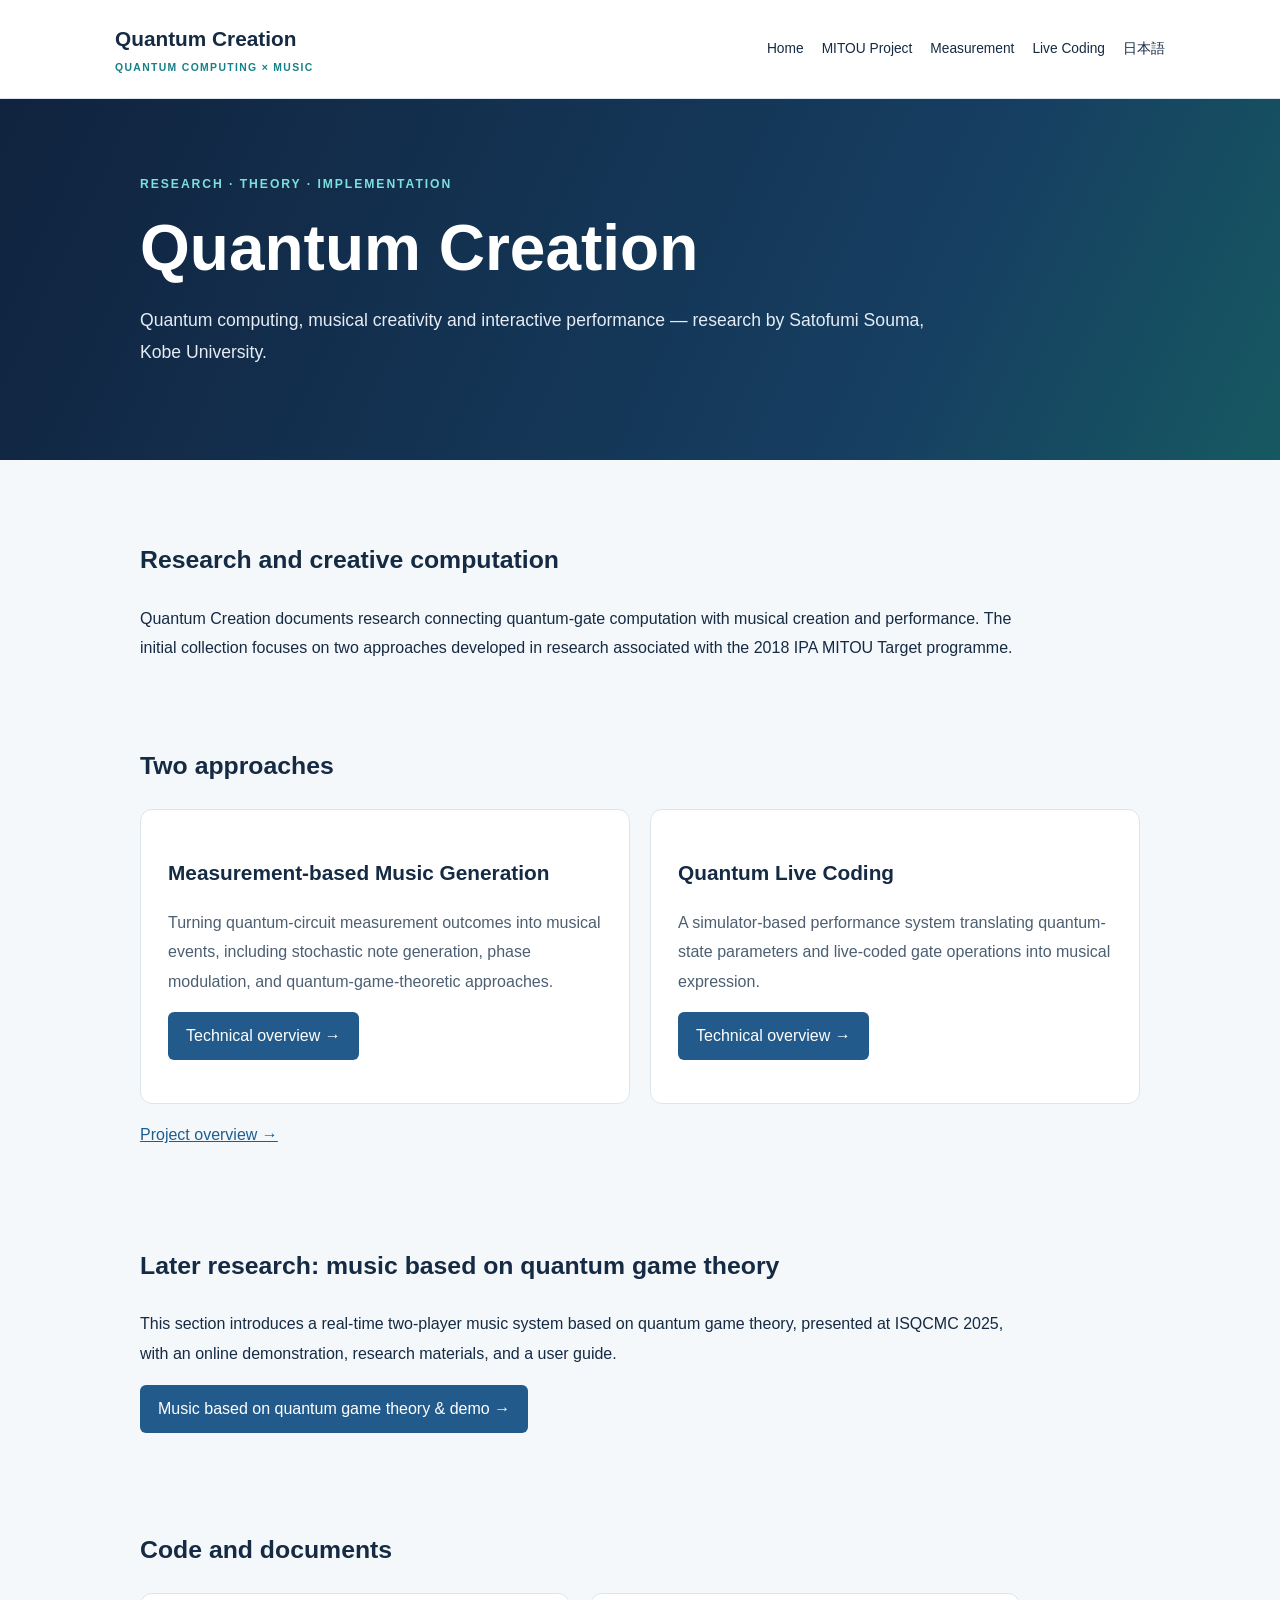
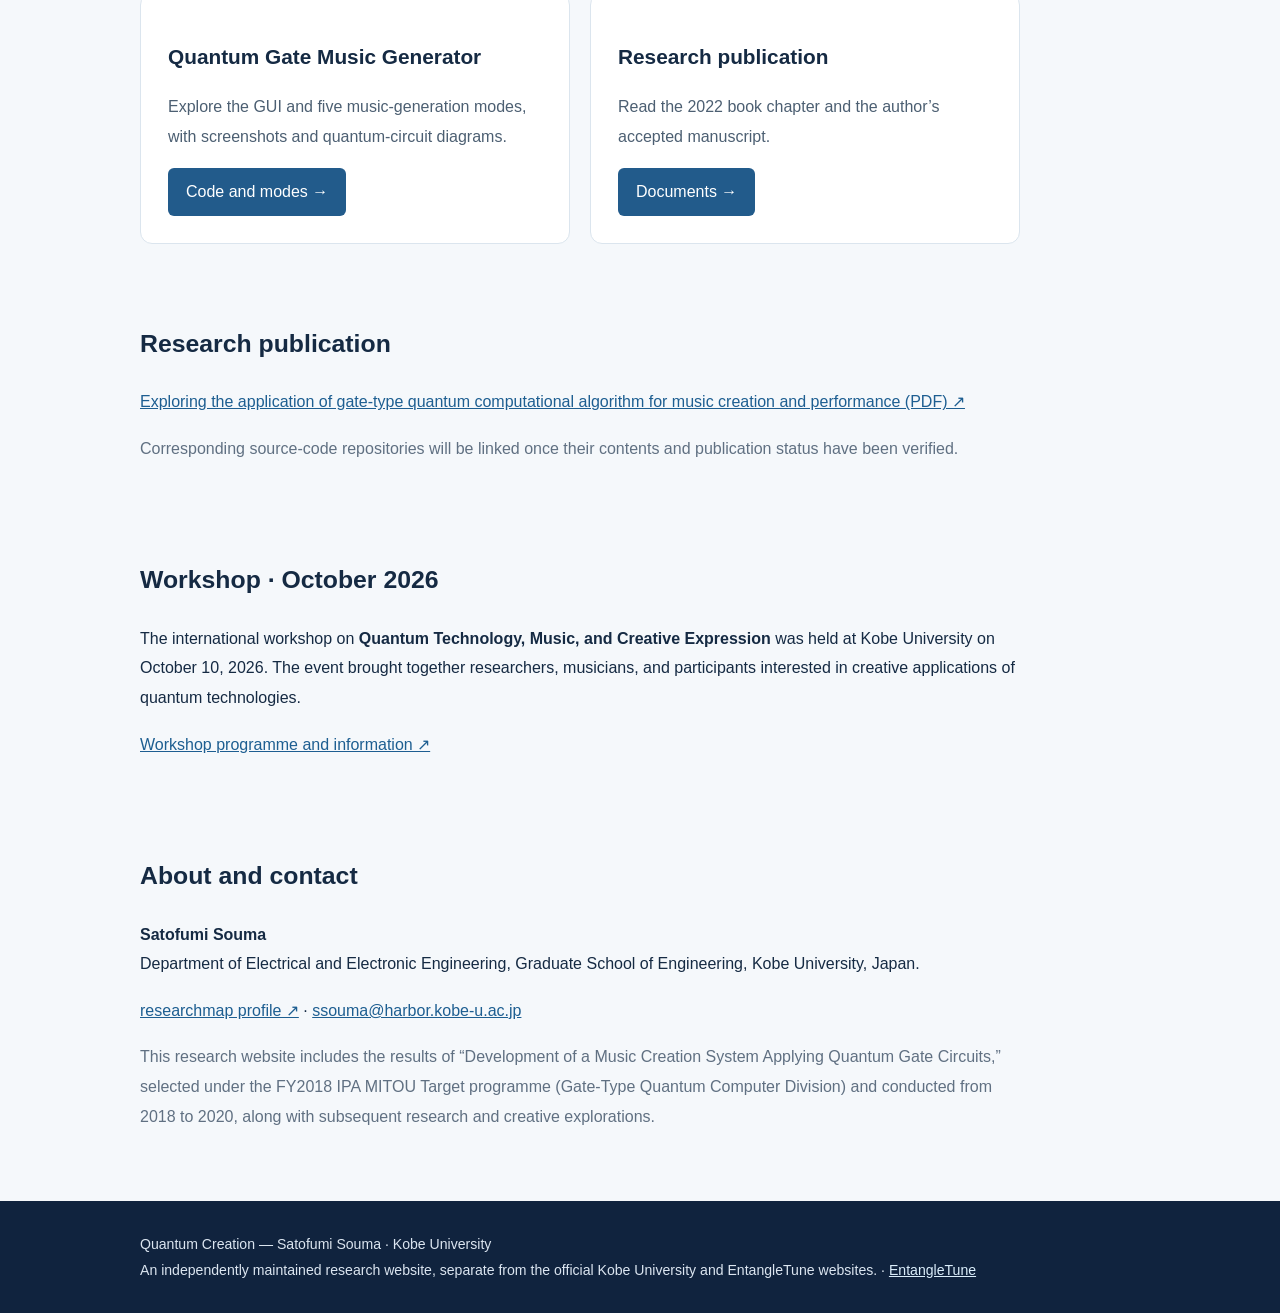
==== commit 6e608fcc: "Remove internal migration commentary from public-facing research pages" ====
--- a/index.html
+++ b/index.html
@@ -1 +1 @@
-<!DOCTYPE html><html lang="en"><head><meta charset="UTF-8"><meta name="viewport" content="width=device-width,initial-scale=1"><meta name="description" content="Quantum computing, musical creativity and interactive performance — research by Satofumi Souma, Kobe University."><title>Quantum Creation | Quantum Creation</title><link rel="stylesheet" href="/styles.css"></head><body><header><div class="container bar"><a class="brand" href="/">Quantum Creation<small>Quantum Computing × Music</small></a><nav aria-label="Main navigation"><a href="/">Home</a><a href="/research/mitou/">MITOU Project</a><a href="/research/mitou/measurement/">Measurement</a><a href="/research/mitou/live-coding/">Live Coding</a><a href="/ja/">日本語</a></nav></div></header><div class="hero"><div class="container"><div class="eyebrow">Research · Theory · Implementation</div><h1>Quantum Creation</h1><p>Quantum computing, musical creativity and interactive performance — research by Satofumi Souma, Kobe University.</p></div></div><main class="container"><section class="section article"><h2>Research and creative computation</h2><p>Quantum Creation documents research connecting quantum-gate computation with musical creation and performance. The initial collection focuses on two approaches developed in research associated with the 2018 IPA MITOU Target programme.</p></section><section class="section"><h2>Two approaches</h2><div class="grid"><article class="card"><h3>Measurement-based Music Generation</h3><p>Turning quantum-circuit measurement outcomes into musical events, including stochastic note generation, phase modulation, and quantum-game-theoretic approaches.</p><p><a class="button" href="/research/mitou/measurement/">Technical overview →</a></p></article><article class="card"><h3>Quantum Live Coding</h3><p>A simulator-based performance system translating quantum-state parameters and live-coded gate operations into musical expression.</p><p><a class="button" href="/research/mitou/live-coding/">Technical overview →</a></p></article></div><p><a href="/research/mitou/">Project overview →</a></p></section><section class="section article"><h2>Later research: music based on quantum game theory</h2><p>The original Google Sites website also documented a real-time two-player musical interaction system presented at ISQCMC 2025. Its online demonstration, publication record, and condensed user guide have now been preserved here.</p><p><a class="button" href="/research/quantum-game/">Music based on quantum game theory &amp; demo →</a></p></section><section class="section article"><h2>Code and documents</h2><div class="grid"><article class="card"><h3>Quantum Gate Music Generator</h3><p>Explore the archived GUI and all five music-generation modes, illustrated with the original screenshots and quantum-circuit diagrams.</p><a class="button" href="/code/">Code and modes →</a></article><article class="card"><h3>Research publication</h3><p>Read the 2022 book chapter and the author’s accepted manuscript.</p><a class="button" href="/documents/">Documents →</a></article></div></section><section class="section article"><h2>Research publication</h2><p><a href="https://www.research.kobe-u.ac.jp/eng-nanoelectronics/files/Souma2022_QCmusic_AAM.pdf">Exploring the application of gate-type quantum computational algorithm for music creation and performance (PDF) ↗</a></p><p class="subtle">Corresponding source-code repositories will be linked once their contents and publication status have been verified.</p></section><section class="section article"><h2>Workshop · October 2026</h2><p>The international workshop on <strong>Quantum Technology, Music, and Creative Expression</strong> was held at Kobe University on October 10, 2026. The event brought together researchers, musicians, and participants interested in creative applications of quantum technologies.</p><p><a href="https://www.research.kobe-u.ac.jp/eng-nanoelectronics/quantum_workshop_2026.html">Workshop programme and information ↗</a></p></section><section class="section article"><h2>About and contact</h2><p><strong>Satofumi Souma</strong><br>Department of Electrical and Electronic Engineering, Graduate School of Engineering, Kobe University, Japan.</p><p><a href="https://researchmap.jp/read0133501?lang=en">researchmap profile ↗</a> · <a href="mailto:ssouma@harbor.kobe-u.ac.jp">ssouma@harbor.kobe-u.ac.jp</a></p><p class="subtle">This research website includes the results of “Development of a Music Creation System Applying Quantum Gate Circuits,” selected under the FY2018 IPA MITOU Target programme (Gate-Type Quantum Computer Division) and conducted from 2018 to 2020, along with subsequent research and creative explorations.</p></section></main><footer class="footer"><div class="container">Quantum Creation — Satofumi Souma · Kobe University<br>An independently maintained research website, separate from the official Kobe University and EntangleTune websites. · <a href="https://www.entangletune.jp/">EntangleTune</a></div></footer></body></html>+<!DOCTYPE html><html lang="en"><head><meta charset="UTF-8"><meta name="viewport" content="width=device-width,initial-scale=1"><meta name="description" content="Quantum computing, musical creativity and interactive performance — research by Satofumi Souma, Kobe University."><title>Quantum Creation | Quantum Creation</title><link rel="stylesheet" href="/styles.css"></head><body><header><div class="container bar"><a class="brand" href="/">Quantum Creation<small>Quantum Computing × Music</small></a><nav aria-label="Main navigation"><a href="/">Home</a><a href="/research/mitou/">MITOU Project</a><a href="/research/mitou/measurement/">Measurement</a><a href="/research/mitou/live-coding/">Live Coding</a><a href="/ja/">日本語</a></nav></div></header><div class="hero"><div class="container"><div class="eyebrow">Research · Theory · Implementation</div><h1>Quantum Creation</h1><p>Quantum computing, musical creativity and interactive performance — research by Satofumi Souma, Kobe University.</p></div></div><main class="container"><section class="section article"><h2>Research and creative computation</h2><p>Quantum Creation documents research connecting quantum-gate computation with musical creation and performance. The initial collection focuses on two approaches developed in research associated with the 2018 IPA MITOU Target programme.</p></section><section class="section"><h2>Two approaches</h2><div class="grid"><article class="card"><h3>Measurement-based Music Generation</h3><p>Turning quantum-circuit measurement outcomes into musical events, including stochastic note generation, phase modulation, and quantum-game-theoretic approaches.</p><p><a class="button" href="/research/mitou/measurement/">Technical overview →</a></p></article><article class="card"><h3>Quantum Live Coding</h3><p>A simulator-based performance system translating quantum-state parameters and live-coded gate operations into musical expression.</p><p><a class="button" href="/research/mitou/live-coding/">Technical overview →</a></p></article></div><p><a href="/research/mitou/">Project overview →</a></p></section><section class="section article"><h2>Later research: music based on quantum game theory</h2><p>This section introduces a real-time two-player music system based on quantum game theory, presented at ISQCMC 2025, with an online demonstration, research materials, and a user guide.</p><p><a class="button" href="/research/quantum-game/">Music based on quantum game theory &amp; demo →</a></p></section><section class="section article"><h2>Code and documents</h2><div class="grid"><article class="card"><h3>Quantum Gate Music Generator</h3><p>Explore the GUI and five music-generation modes, with screenshots and quantum-circuit diagrams.</p><a class="button" href="/code/">Code and modes →</a></article><article class="card"><h3>Research publication</h3><p>Read the 2022 book chapter and the author’s accepted manuscript.</p><a class="button" href="/documents/">Documents →</a></article></div></section><section class="section article"><h2>Research publication</h2><p><a href="https://www.research.kobe-u.ac.jp/eng-nanoelectronics/files/Souma2022_QCmusic_AAM.pdf">Exploring the application of gate-type quantum computational algorithm for music creation and performance (PDF) ↗</a></p><p class="subtle">Corresponding source-code repositories will be linked once their contents and publication status have been verified.</p></section><section class="section article"><h2>Workshop · October 2026</h2><p>The international workshop on <strong>Quantum Technology, Music, and Creative Expression</strong> was held at Kobe University on October 10, 2026. The event brought together researchers, musicians, and participants interested in creative applications of quantum technologies.</p><p><a href="https://www.research.kobe-u.ac.jp/eng-nanoelectronics/quantum_workshop_2026.html">Workshop programme and information ↗</a></p></section><section class="section article"><h2>About and contact</h2><p><strong>Satofumi Souma</strong><br>Department of Electrical and Electronic Engineering, Graduate School of Engineering, Kobe University, Japan.</p><p><a href="https://researchmap.jp/read0133501?lang=en">researchmap profile ↗</a> · <a href="mailto:ssouma@harbor.kobe-u.ac.jp">ssouma@harbor.kobe-u.ac.jp</a></p><p class="subtle">This research website includes the results of “Development of a Music Creation System Applying Quantum Gate Circuits,” selected under the FY2018 IPA MITOU Target programme (Gate-Type Quantum Computer Division) and conducted from 2018 to 2020, along with subsequent research and creative explorations.</p></section></main><footer class="footer"><div class="container">Quantum Creation — Satofumi Souma · Kobe University<br>An independently maintained research website, separate from the official Kobe University and EntangleTune websites. · <a href="https://www.entangletune.jp/">EntangleTune</a></div></footer></body></html>
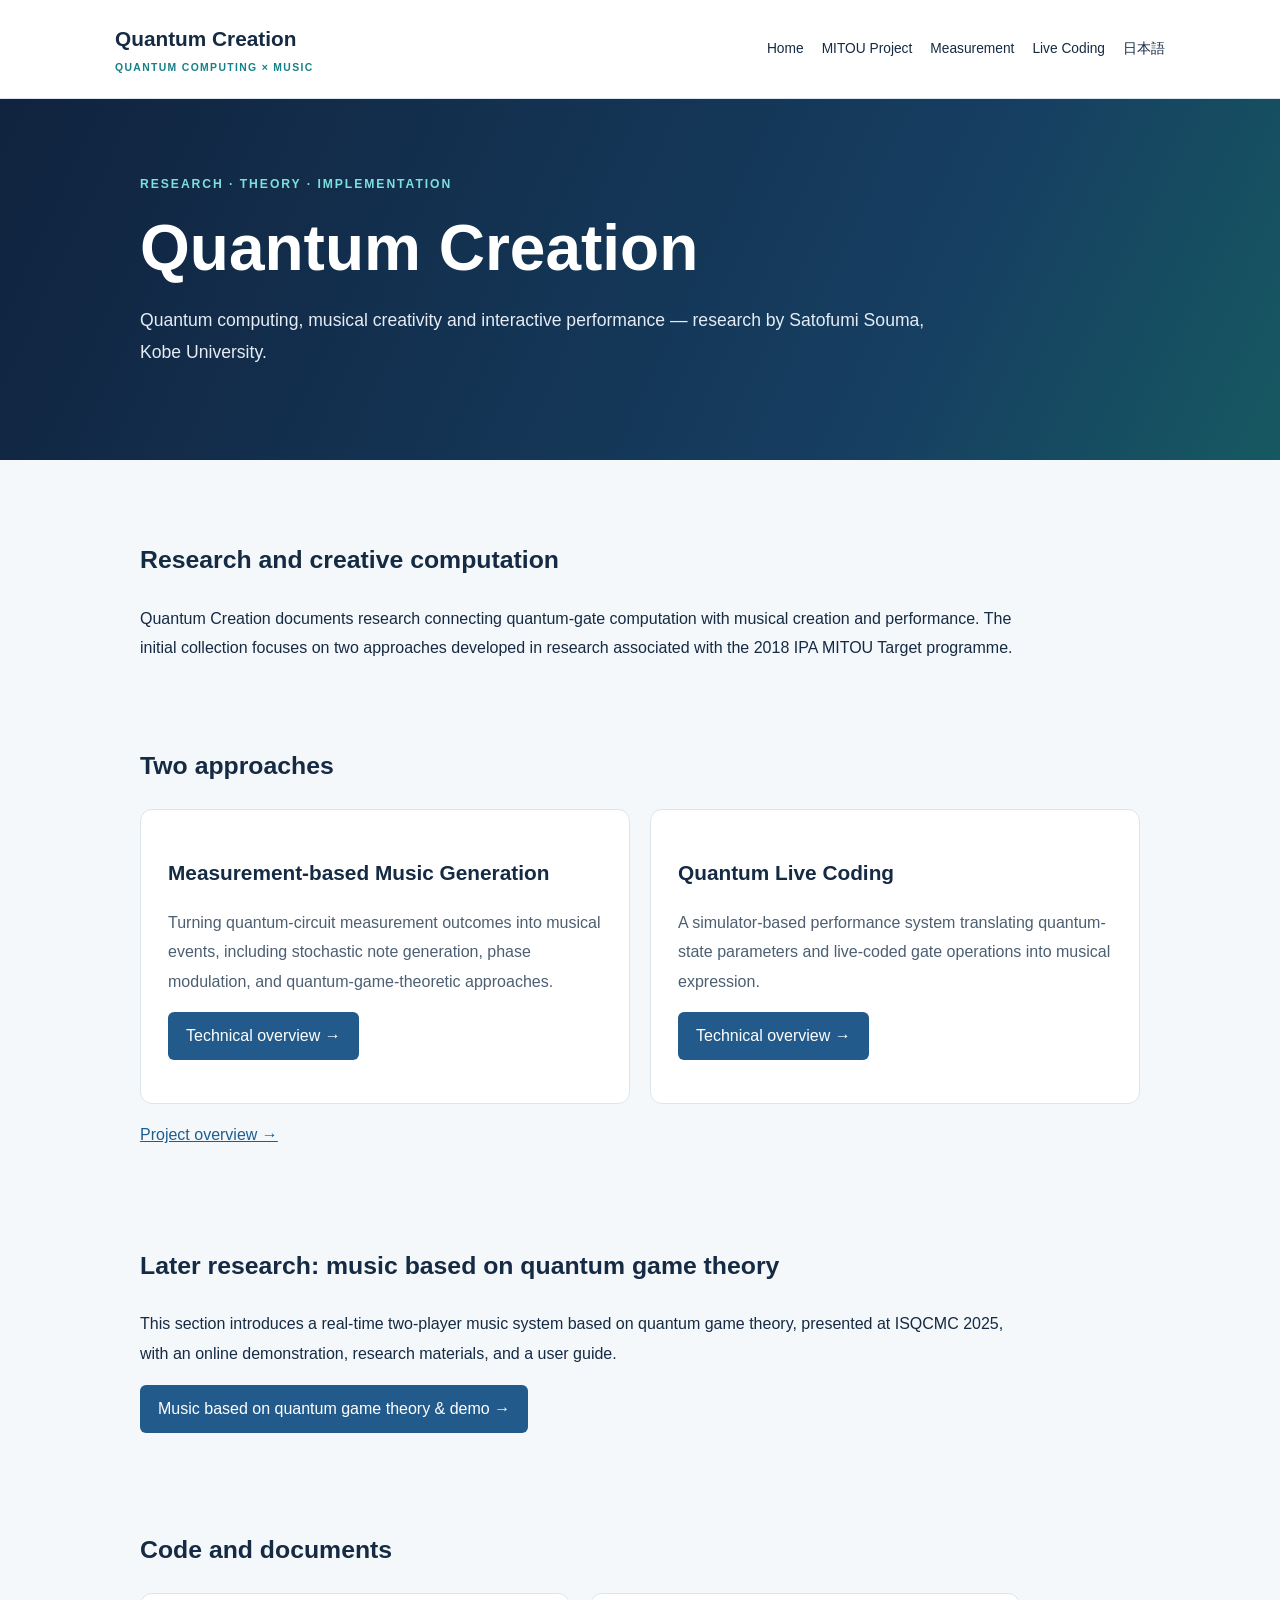
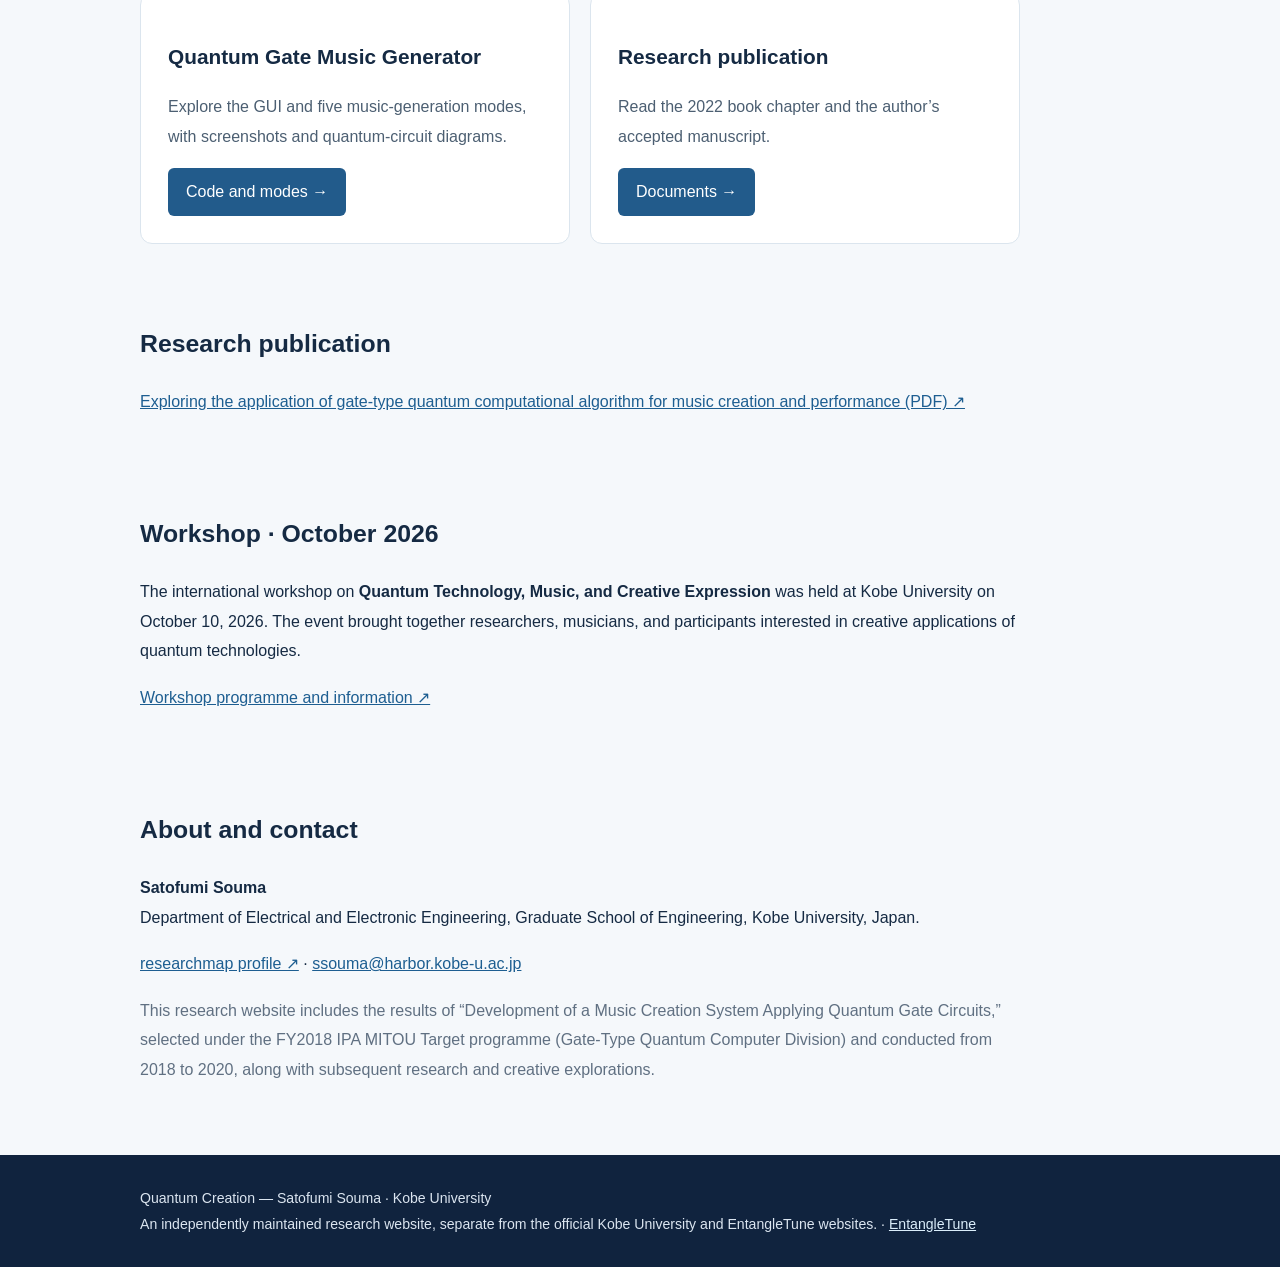
==== commit 2a364450: "Remove remaining editorial placeholders from public site" ====
--- a/index.html
+++ b/index.html
@@ -1 +1 @@
-<!DOCTYPE html><html lang="en"><head><meta charset="UTF-8"><meta name="viewport" content="width=device-width,initial-scale=1"><meta name="description" content="Quantum computing, musical creativity and interactive performance — research by Satofumi Souma, Kobe University."><title>Quantum Creation | Quantum Creation</title><link rel="stylesheet" href="/styles.css"></head><body><header><div class="container bar"><a class="brand" href="/">Quantum Creation<small>Quantum Computing × Music</small></a><nav aria-label="Main navigation"><a href="/">Home</a><a href="/research/mitou/">MITOU Project</a><a href="/research/mitou/measurement/">Measurement</a><a href="/research/mitou/live-coding/">Live Coding</a><a href="/ja/">日本語</a></nav></div></header><div class="hero"><div class="container"><div class="eyebrow">Research · Theory · Implementation</div><h1>Quantum Creation</h1><p>Quantum computing, musical creativity and interactive performance — research by Satofumi Souma, Kobe University.</p></div></div><main class="container"><section class="section article"><h2>Research and creative computation</h2><p>Quantum Creation documents research connecting quantum-gate computation with musical creation and performance. The initial collection focuses on two approaches developed in research associated with the 2018 IPA MITOU Target programme.</p></section><section class="section"><h2>Two approaches</h2><div class="grid"><article class="card"><h3>Measurement-based Music Generation</h3><p>Turning quantum-circuit measurement outcomes into musical events, including stochastic note generation, phase modulation, and quantum-game-theoretic approaches.</p><p><a class="button" href="/research/mitou/measurement/">Technical overview →</a></p></article><article class="card"><h3>Quantum Live Coding</h3><p>A simulator-based performance system translating quantum-state parameters and live-coded gate operations into musical expression.</p><p><a class="button" href="/research/mitou/live-coding/">Technical overview →</a></p></article></div><p><a href="/research/mitou/">Project overview →</a></p></section><section class="section article"><h2>Later research: music based on quantum game theory</h2><p>This section introduces a real-time two-player music system based on quantum game theory, presented at ISQCMC 2025, with an online demonstration, research materials, and a user guide.</p><p><a class="button" href="/research/quantum-game/">Music based on quantum game theory &amp; demo →</a></p></section><section class="section article"><h2>Code and documents</h2><div class="grid"><article class="card"><h3>Quantum Gate Music Generator</h3><p>Explore the GUI and five music-generation modes, with screenshots and quantum-circuit diagrams.</p><a class="button" href="/code/">Code and modes →</a></article><article class="card"><h3>Research publication</h3><p>Read the 2022 book chapter and the author’s accepted manuscript.</p><a class="button" href="/documents/">Documents →</a></article></div></section><section class="section article"><h2>Research publication</h2><p><a href="https://www.research.kobe-u.ac.jp/eng-nanoelectronics/files/Souma2022_QCmusic_AAM.pdf">Exploring the application of gate-type quantum computational algorithm for music creation and performance (PDF) ↗</a></p><p class="subtle">Corresponding source-code repositories will be linked once their contents and publication status have been verified.</p></section><section class="section article"><h2>Workshop · October 2026</h2><p>The international workshop on <strong>Quantum Technology, Music, and Creative Expression</strong> was held at Kobe University on October 10, 2026. The event brought together researchers, musicians, and participants interested in creative applications of quantum technologies.</p><p><a href="https://www.research.kobe-u.ac.jp/eng-nanoelectronics/quantum_workshop_2026.html">Workshop programme and information ↗</a></p></section><section class="section article"><h2>About and contact</h2><p><strong>Satofumi Souma</strong><br>Department of Electrical and Electronic Engineering, Graduate School of Engineering, Kobe University, Japan.</p><p><a href="https://researchmap.jp/read0133501?lang=en">researchmap profile ↗</a> · <a href="mailto:ssouma@harbor.kobe-u.ac.jp">ssouma@harbor.kobe-u.ac.jp</a></p><p class="subtle">This research website includes the results of “Development of a Music Creation System Applying Quantum Gate Circuits,” selected under the FY2018 IPA MITOU Target programme (Gate-Type Quantum Computer Division) and conducted from 2018 to 2020, along with subsequent research and creative explorations.</p></section></main><footer class="footer"><div class="container">Quantum Creation — Satofumi Souma · Kobe University<br>An independently maintained research website, separate from the official Kobe University and EntangleTune websites. · <a href="https://www.entangletune.jp/">EntangleTune</a></div></footer></body></html>+<!DOCTYPE html><html lang="en"><head><meta charset="UTF-8"><meta name="viewport" content="width=device-width,initial-scale=1"><meta name="description" content="Quantum computing, musical creativity and interactive performance — research by Satofumi Souma, Kobe University."><title>Quantum Creation | Quantum Creation</title><link rel="stylesheet" href="/styles.css"></head><body><header><div class="container bar"><a class="brand" href="/">Quantum Creation<small>Quantum Computing × Music</small></a><nav aria-label="Main navigation"><a href="/">Home</a><a href="/research/mitou/">MITOU Project</a><a href="/research/mitou/measurement/">Measurement</a><a href="/research/mitou/live-coding/">Live Coding</a><a href="/ja/">日本語</a></nav></div></header><div class="hero"><div class="container"><div class="eyebrow">Research · Theory · Implementation</div><h1>Quantum Creation</h1><p>Quantum computing, musical creativity and interactive performance — research by Satofumi Souma, Kobe University.</p></div></div><main class="container"><section class="section article"><h2>Research and creative computation</h2><p>Quantum Creation documents research connecting quantum-gate computation with musical creation and performance. The initial collection focuses on two approaches developed in research associated with the 2018 IPA MITOU Target programme.</p></section><section class="section"><h2>Two approaches</h2><div class="grid"><article class="card"><h3>Measurement-based Music Generation</h3><p>Turning quantum-circuit measurement outcomes into musical events, including stochastic note generation, phase modulation, and quantum-game-theoretic approaches.</p><p><a class="button" href="/research/mitou/measurement/">Technical overview →</a></p></article><article class="card"><h3>Quantum Live Coding</h3><p>A simulator-based performance system translating quantum-state parameters and live-coded gate operations into musical expression.</p><p><a class="button" href="/research/mitou/live-coding/">Technical overview →</a></p></article></div><p><a href="/research/mitou/">Project overview →</a></p></section><section class="section article"><h2>Later research: music based on quantum game theory</h2><p>This section introduces a real-time two-player music system based on quantum game theory, presented at ISQCMC 2025, with an online demonstration, research materials, and a user guide.</p><p><a class="button" href="/research/quantum-game/">Music based on quantum game theory &amp; demo →</a></p></section><section class="section article"><h2>Code and documents</h2><div class="grid"><article class="card"><h3>Quantum Gate Music Generator</h3><p>Explore the GUI and five music-generation modes, with screenshots and quantum-circuit diagrams.</p><a class="button" href="/code/">Code and modes →</a></article><article class="card"><h3>Research publication</h3><p>Read the 2022 book chapter and the author’s accepted manuscript.</p><a class="button" href="/documents/">Documents →</a></article></div></section><section class="section article"><h2>Research publication</h2><p><a href="https://www.research.kobe-u.ac.jp/eng-nanoelectronics/files/Souma2022_QCmusic_AAM.pdf">Exploring the application of gate-type quantum computational algorithm for music creation and performance (PDF) ↗</a></p></section><section class="section article"><h2>Workshop · October 2026</h2><p>The international workshop on <strong>Quantum Technology, Music, and Creative Expression</strong> was held at Kobe University on October 10, 2026. The event brought together researchers, musicians, and participants interested in creative applications of quantum technologies.</p><p><a href="https://www.research.kobe-u.ac.jp/eng-nanoelectronics/quantum_workshop_2026.html">Workshop programme and information ↗</a></p></section><section class="section article"><h2>About and contact</h2><p><strong>Satofumi Souma</strong><br>Department of Electrical and Electronic Engineering, Graduate School of Engineering, Kobe University, Japan.</p><p><a href="https://researchmap.jp/read0133501?lang=en">researchmap profile ↗</a> · <a href="mailto:ssouma@harbor.kobe-u.ac.jp">ssouma@harbor.kobe-u.ac.jp</a></p><p class="subtle">This research website includes the results of “Development of a Music Creation System Applying Quantum Gate Circuits,” selected under the FY2018 IPA MITOU Target programme (Gate-Type Quantum Computer Division) and conducted from 2018 to 2020, along with subsequent research and creative explorations.</p></section></main><footer class="footer"><div class="container">Quantum Creation — Satofumi Souma · Kobe University<br>An independently maintained research website, separate from the official Kobe University and EntangleTune websites. · <a href="https://www.entangletune.jp/">EntangleTune</a></div></footer></body></html>
